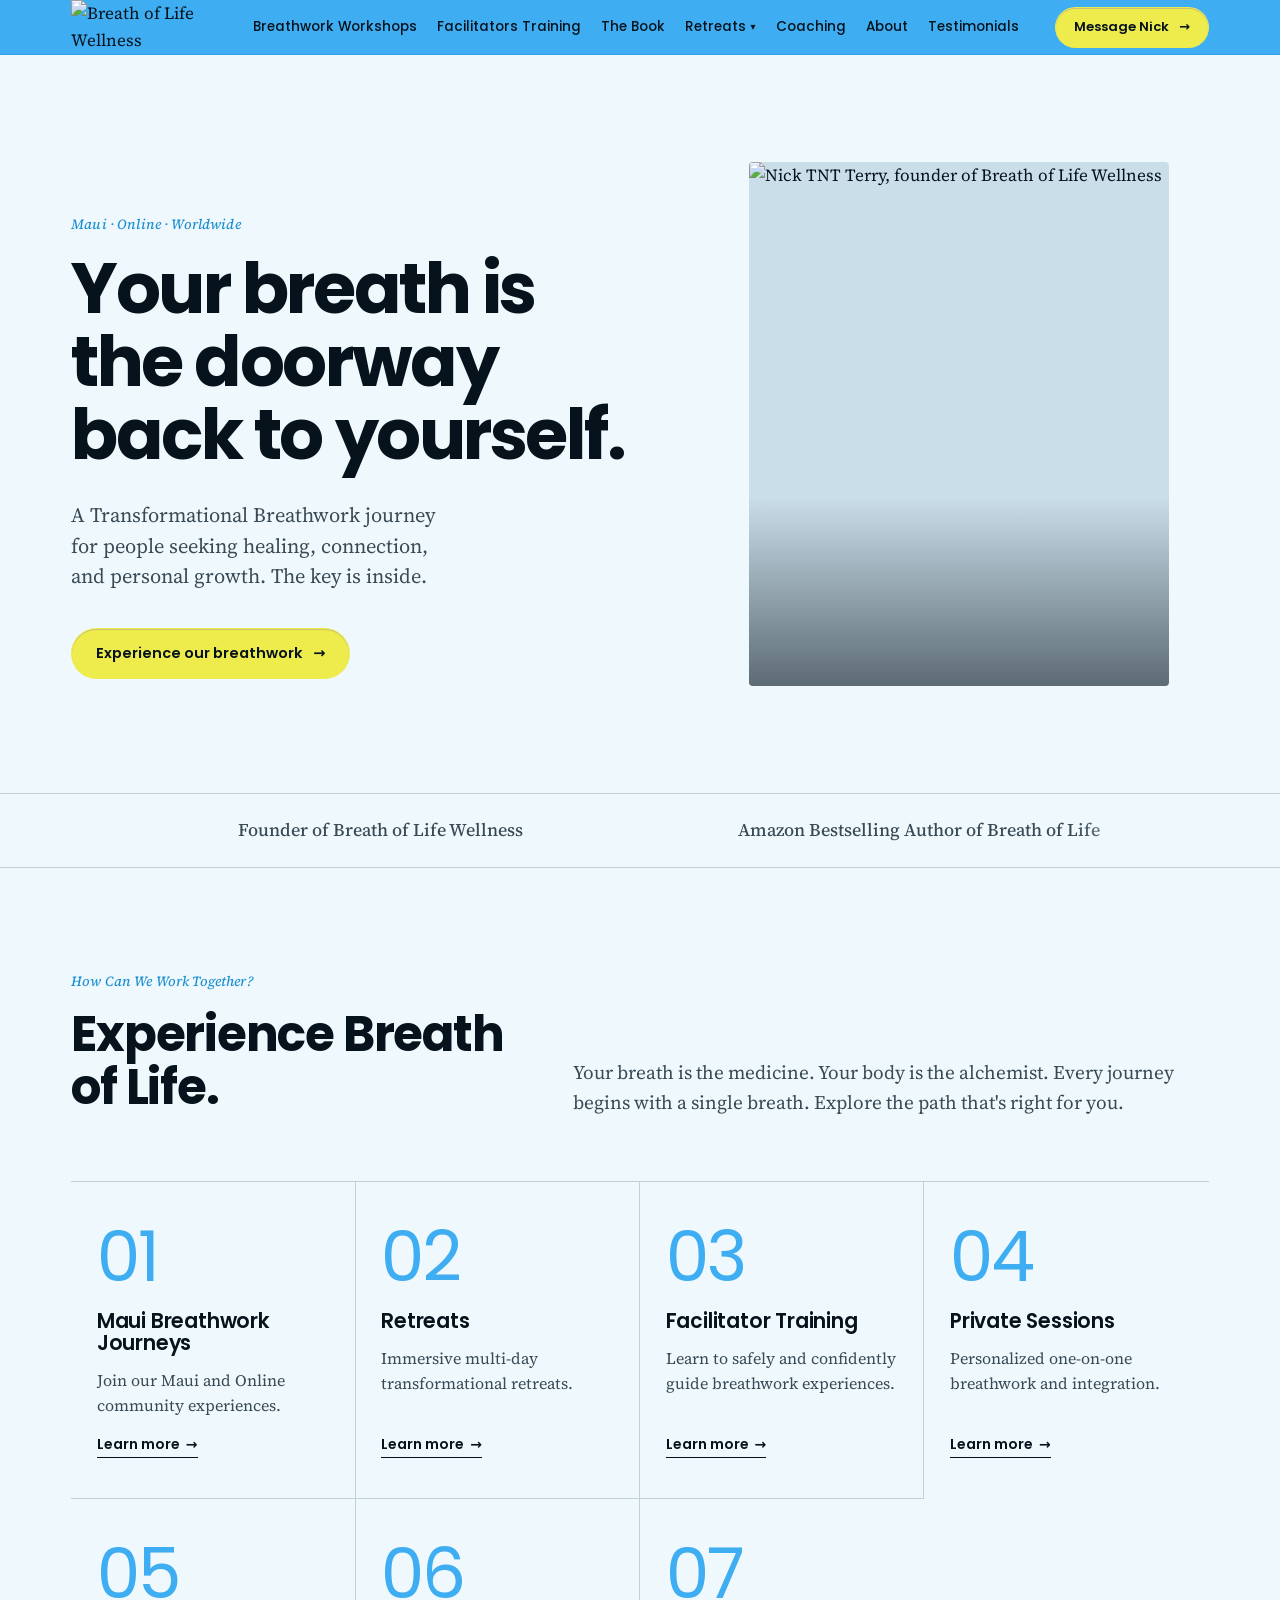
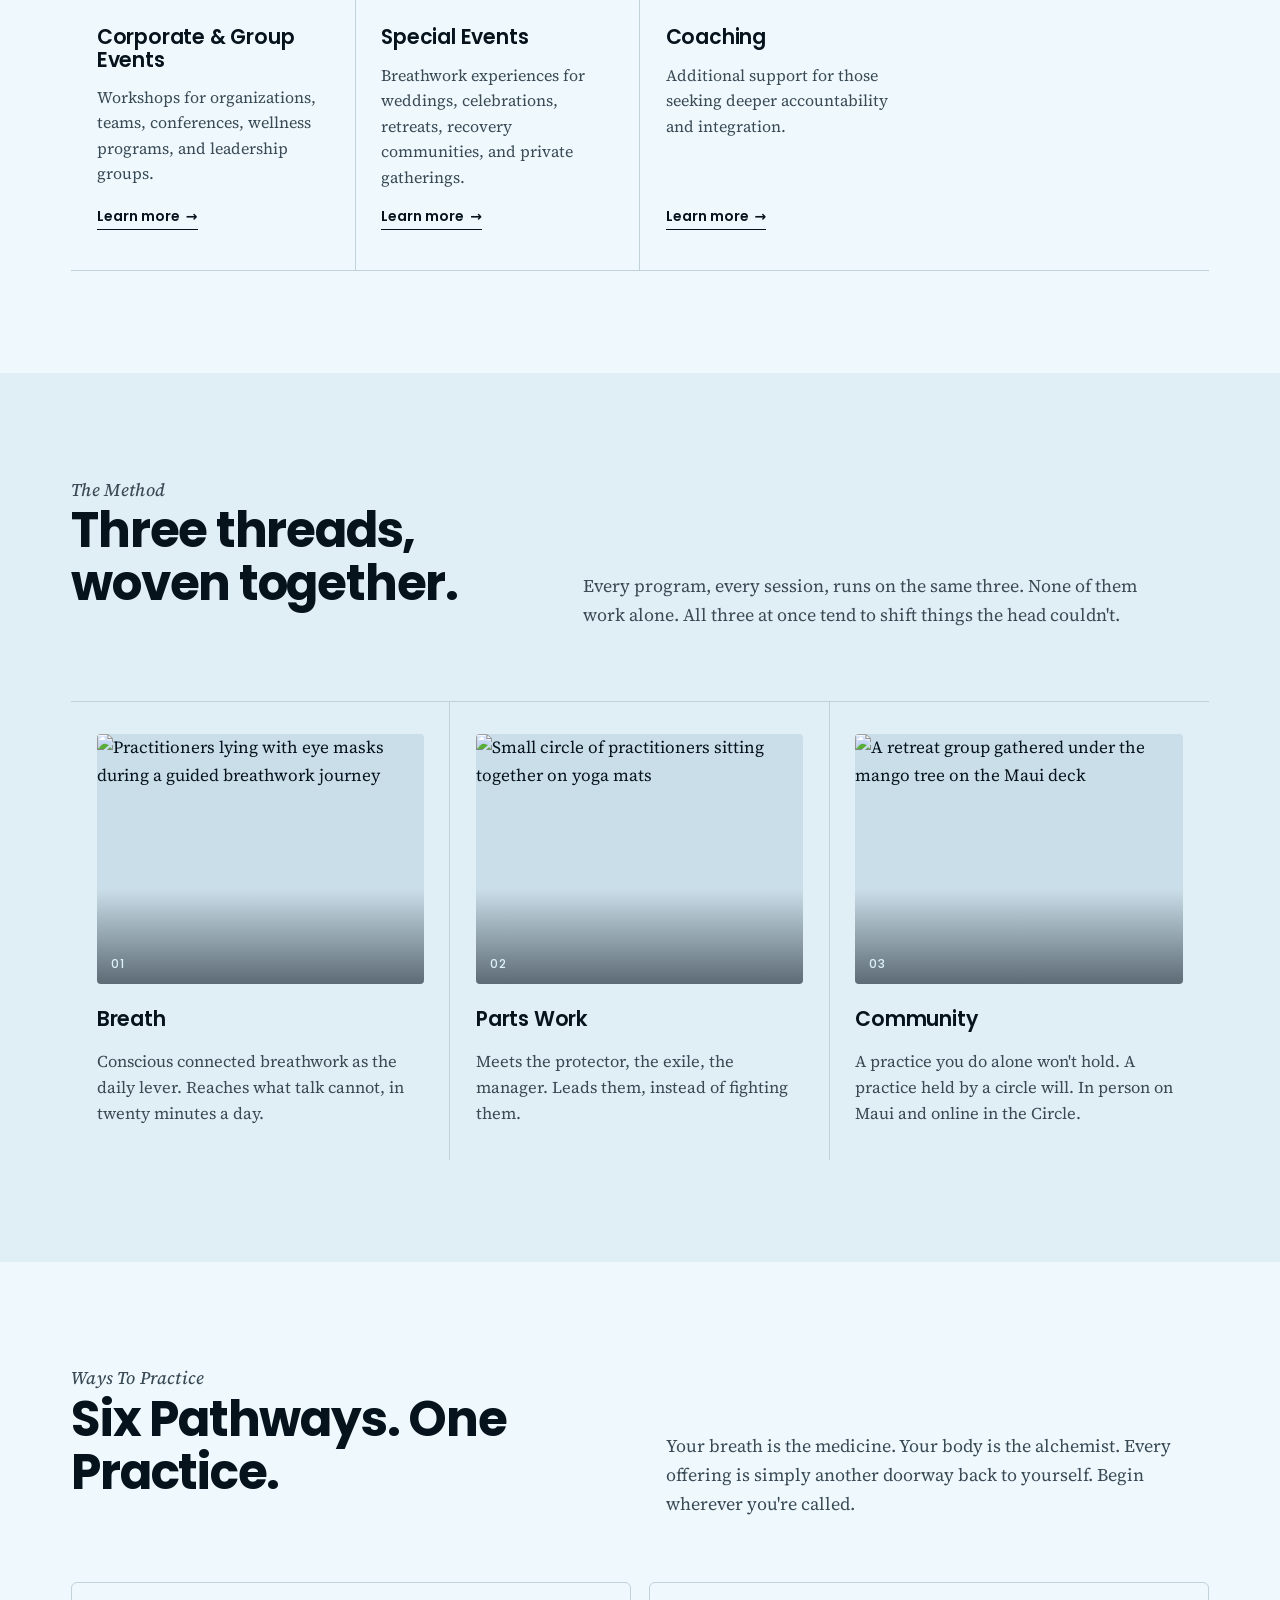
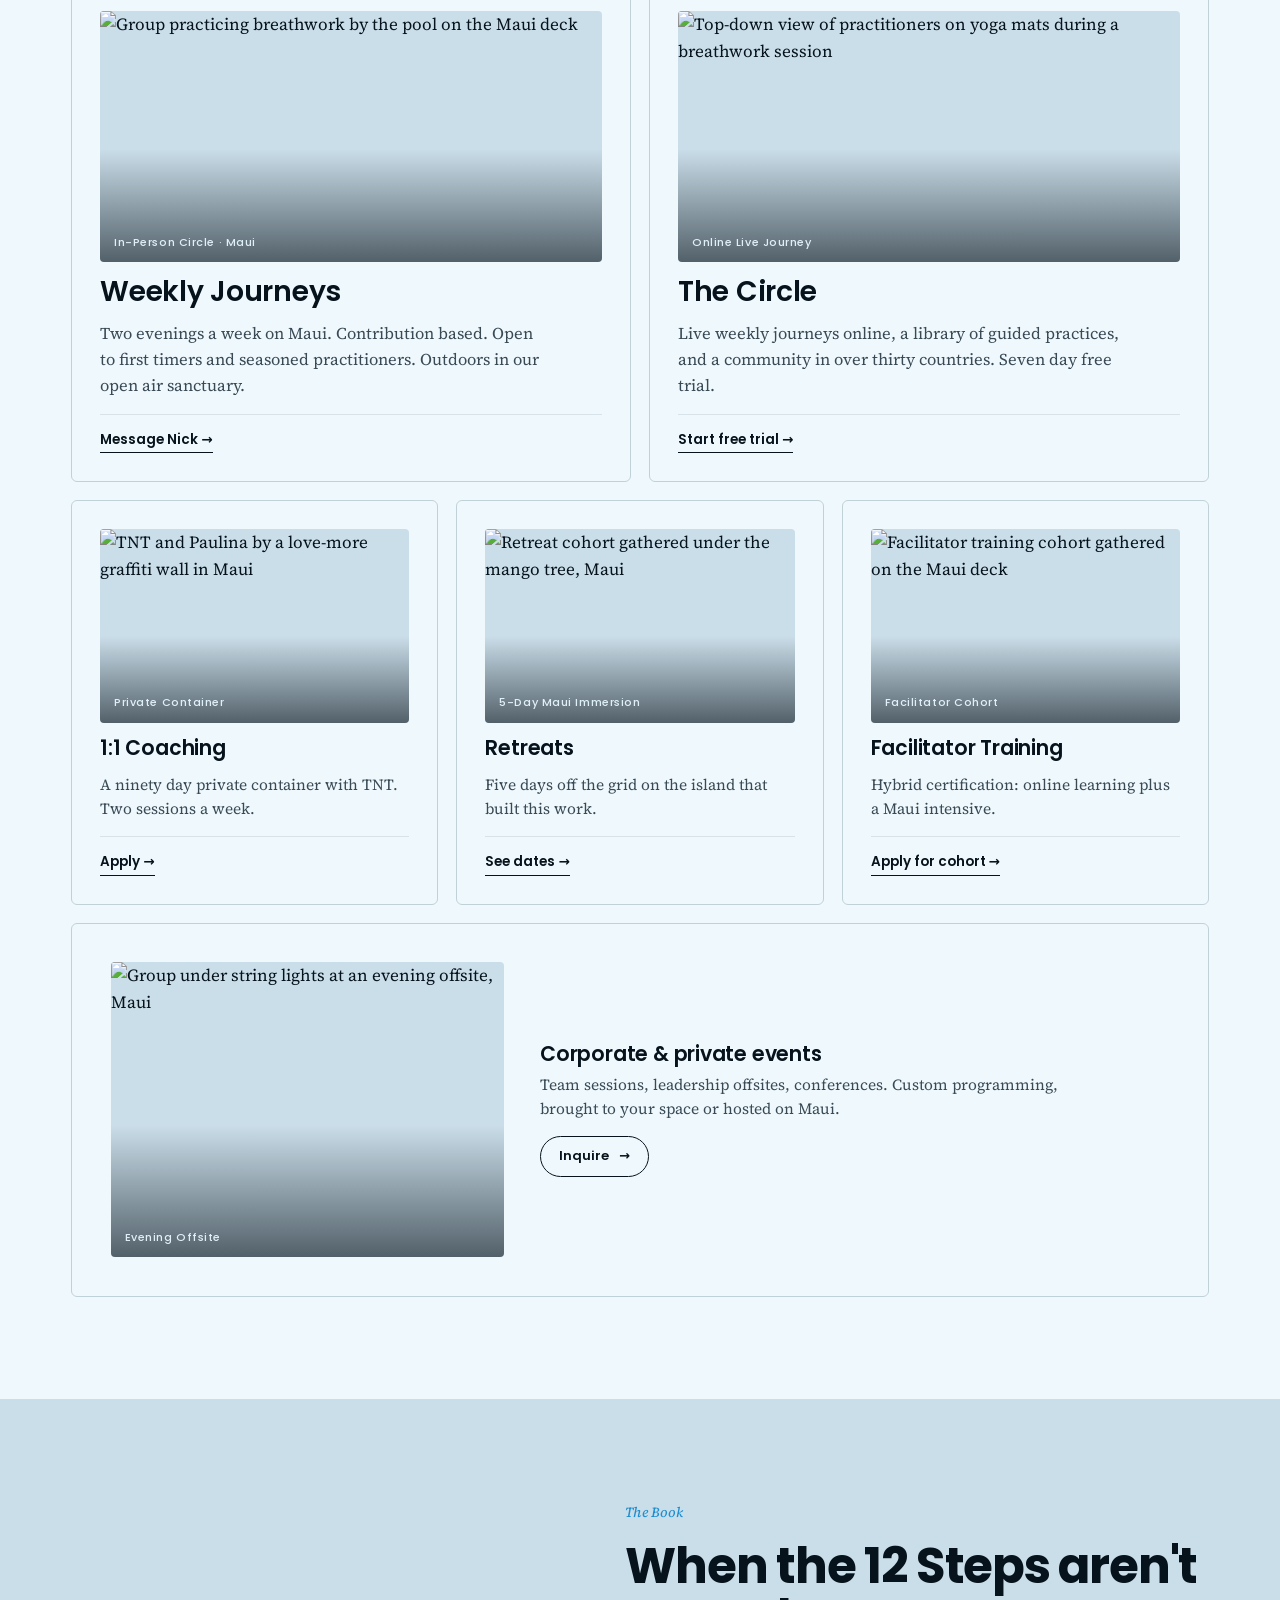
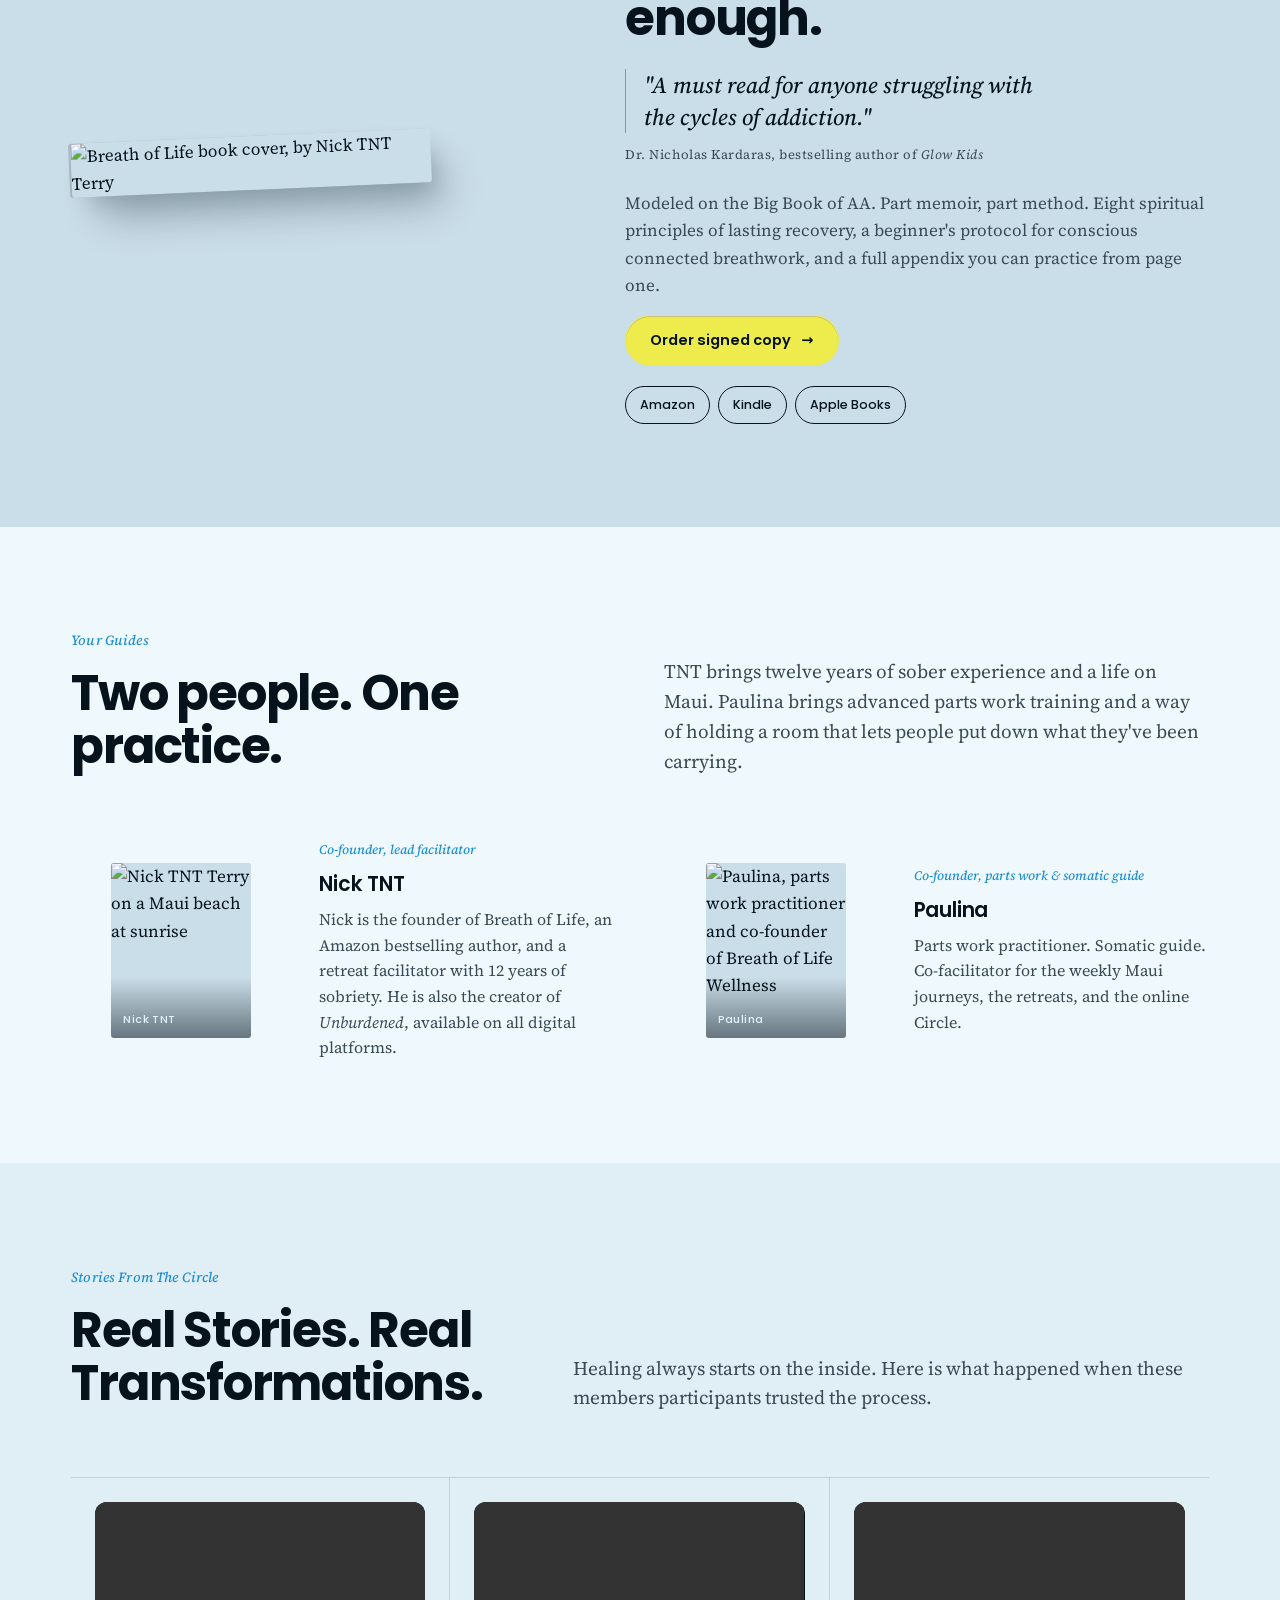
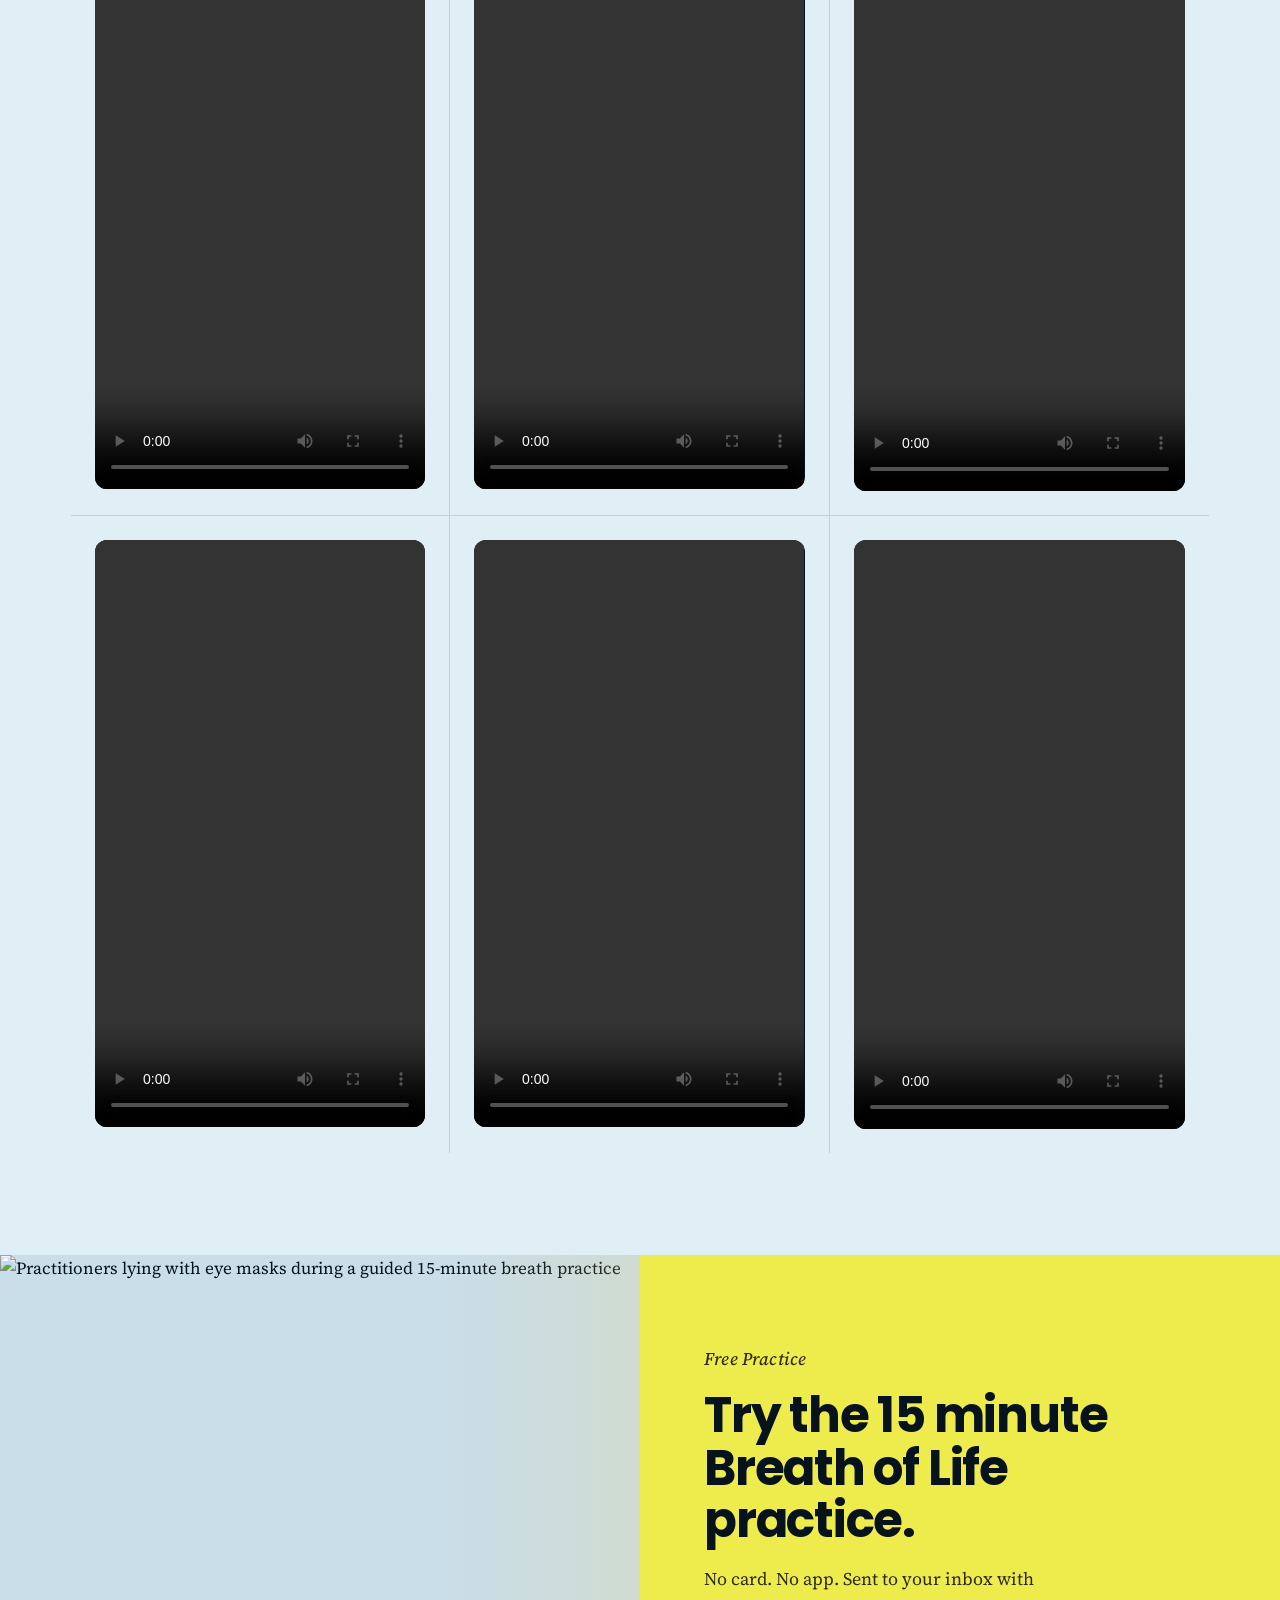
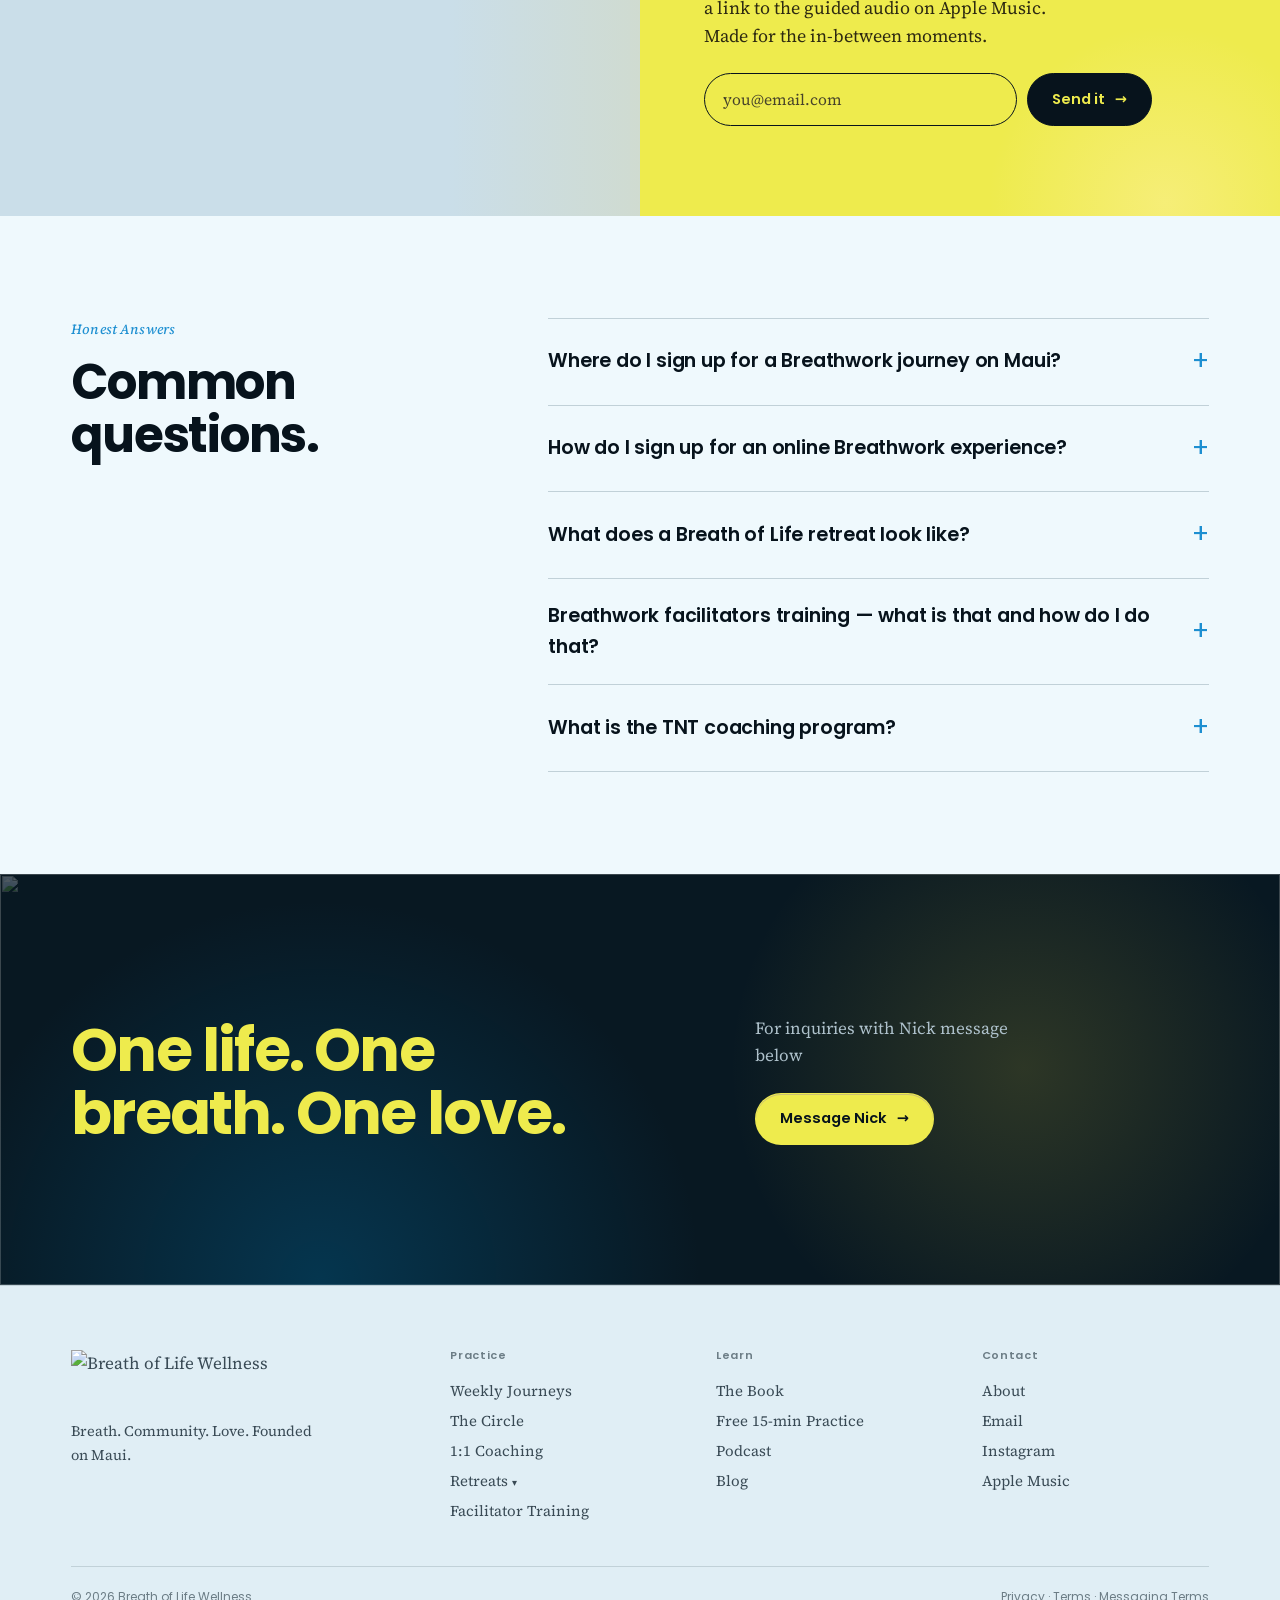
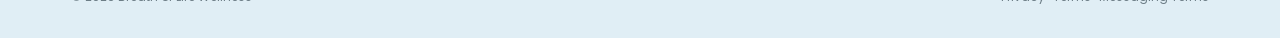
==== index.html @ 984ae360 "Apply client feedback: Stripe checkout links, book formats, retreat cards, Maui waitlist - Book: her" ====
<!doctype html>
<html lang="en">
<head>
  <meta charset="utf-8" />
  <meta name="viewport" content="width=device-width, initial-scale=1" />
  <title>Breath of Life Wellness · Modern breathwork &amp; parts work in Maui</title>
  <meta name="description" content="A modern breathwork and parts work practice founded on Maui. Weekly journeys, retreats, coaching, and a book for people who want their recovery to land in the body." />
  <link rel="stylesheet" href="colors.css" />
  <link rel="stylesheet" href="https://fonts.googleapis.com/icon?family=Material+Icons" />
</head>
<body>

<header class="nav">
  <div class="container nav-inner">
    <a href="index.html" class="brand" aria-label="Breath of Life Wellness">
      <img src="img/logo-breath.png" alt="Breath of Life Wellness" />
    </a>
    <ul class="nav-links">
      <li><a href="journeys.html">Breathwork Workshops</a></li>
      <li><a href="facilitator-training.html">Facilitators Training</a></li>
      <li><a href="book.html">The Book</a></li>
      <li class="has-dropdown">
        <a href="retreats.html" aria-haspopup="true" aria-expanded="false">Retreats <span class="dd-caret" aria-hidden="true">&#9662;</span></a>
        <ul class="nav-dropdown">
          <li><a href="retreats-oregon.html">Oregon</a></li>
          <li><a href="retreats.html">Maui</a></li>
        </ul>
      </li>
      <li><a href="coaching.html">Coaching</a></li>
      <li><a href="about.html">About</a></li>
      <li><a href="testimonials.html">Testimonials</a></li>
    </ul>
    <div class="nav-cta">
      <a href="mailto:nick@breathoflifewellness.com" class="btn btn-primary btn-sm">Message Nick <span class="arrow">→</span></a>
    </div>
  </div>
</header>

<!-- ============ HERO ============ -->
<section class="hero">
  <div class="container hero-grid">
    <div class="hero-text">
      <p class="eyebrow">Maui · Online · Worldwide</p>
      <h1>Your breath is the doorway back to yourself.</h1>
      <p class="hero-sub">A Transformational Breathwork journey for people seeking healing, connection, and personal growth. The key is inside.</p>
      <div class="hero-cta">
        <a href="journeys.html" class="btn btn-primary">Experience our breathwork <span class="arrow">→</span></a>
      </div>
    </div>
    <figure class="hero-visual">
      <img src="img/TNT-121.jpeg" alt="Nick TNT Terry, founder of Breath of Life Wellness" />
    </figure>
  </div>
</section>

<!-- ============ TRUST STRIP ============ -->
<div class="trust">
  <div class="container">
  <div class="trust-marquee-wrap">
    <div class="trust-marquee-track">
      <span class="logo-pill"><span class="material-icons">verified</span>Founder of Breath of Life Wellness</span>
      <span class="logo-pill"><span class="material-icons">verified</span>Amazon Bestselling Author of Breath of Life</span>
      <span class="logo-pill"><span class="material-icons">verified</span>Creator of Unburdened</span>
      <span class="logo-pill"><span class="material-icons">verified</span>Breathwork Facilitator &amp; Trainer</span>
      <span class="logo-pill"><span class="material-icons">verified</span>Founder of Breath of Life Wellness</span>
      <span class="logo-pill"><span class="material-icons">verified</span>Amazon Bestselling Author of Breath of Life</span>
      <span class="logo-pill"><span class="material-icons">verified</span>Creator of Unburdened</span>
      <span class="logo-pill"><span class="material-icons">verified</span>Breathwork Facilitator &amp; Trainer</span>
    </div>
  </div>
  </div>
</div>

<!-- ============ AUDIENCE ============ -->
<section class="audience">
  <div class="container">
    <div style="display:grid;grid-template-columns:1fr 1.4fr;gap:48px;margin-bottom:48px;align-items:end;">
      <div>
        <p class="eyebrow">How Can We Work Together?</p>
        <h2>Experience Breath of Life.</h2>
      </div>
      <p class="lead">Your breath is the medicine. Your body is the alchemist. Every journey begins with a single breath. Explore the path that's right for you.</p>
    </div>
  </div>
  <div class="container">
    <div class="audience-grid audience-grid--7">
      <div class="audience-item">
        <span class="numeral">01</span>
        <h3>Maui Breathwork Journeys</h3>
        <p>Join our Maui and Online community experiences.</p>
        <a href="journeys.html">Learn more <span class="arrow">→</span></a>
      </div>
      <div class="audience-item">
        <span class="numeral">02</span>
        <h3>Retreats</h3>
        <p>Immersive multi-day transformational retreats.</p>
        <a href="retreats.html">Learn more <span class="arrow">→</span></a>
      </div>
      <div class="audience-item">
        <span class="numeral">03</span>
        <h3>Facilitator Training</h3>
        <p>Learn to safely and confidently guide breathwork experiences.</p>
        <a href="#">Learn more <span class="arrow">→</span></a>
      </div>
      <div class="audience-item">
        <span class="numeral">04</span>
        <h3>Private Sessions</h3>
        <p>Personalized one-on-one breathwork and integration.</p>
        <a href="#">Learn more <span class="arrow">→</span></a>
      </div>
      <div class="audience-item">
        <span class="numeral">05</span>
        <h3>Corporate &amp; Group Events</h3>
        <p>Workshops for organizations, teams, conferences, wellness programs, and leadership groups.</p>
        <a href="#">Learn more <span class="arrow">→</span></a>
      </div>
      <div class="audience-item">
        <span class="numeral">06</span>
        <h3>Special Events</h3>
        <p>Breathwork experiences for weddings, celebrations, retreats, recovery communities, and private gatherings.</p>
        <a href="#">Learn more <span class="arrow">→</span></a>
      </div>
      <div class="audience-item">
        <span class="numeral">07</span>
        <h3>Coaching</h3>
        <p>Additional support for those seeking deeper accountability and integration.</p>
        <a href="coaching.html">Learn more <span class="arrow">→</span></a>
      </div>
    </div>
  </div>
</section>

<!-- ============ METHOD ============ -->
<section class="method">
  <div class="container">
    <div class="method-head">
      <div>
        <p class="eyebrow">The method</p>
        <h2>Three threads, woven together.</h2>
      </div>
      <p>Every program, every session, runs on the same three. None of them work alone. All three at once tend to shift things the head couldn't.</p>
    </div>
    <div class="pillars">
      <div class="pillar">
        <figure class="pillar-photo" data-num="01">
          <img src="img/asset 18.jpeg" alt="Practitioners lying with eye masks during a guided breathwork journey" />
        </figure>
        <h3>Breath</h3>
        <p>Conscious connected breathwork as the daily lever. Reaches what talk cannot, in twenty minutes a day.</p>
      </div>
      <div class="pillar">
        <figure class="pillar-photo" data-num="02">
          <img src="img/asset 17.jpeg" alt="Small circle of practitioners sitting together on yoga mats" />
        </figure>
        <h3>Parts Work</h3>
        <p>Meets the protector, the exile, the manager. Leads them, instead of fighting them.</p>
      </div>
      <div class="pillar">
        <figure class="pillar-photo" data-num="03">
          <img src="img/asset 29.png" alt="A retreat group gathered under the mango tree on the Maui deck" />
        </figure>
        <h3>Community</h3>
        <p>A practice you do alone won't hold. A practice held by a circle will. In person on Maui and online in the Circle.</p>
      </div>
    </div>
  </div>
</section>

<!-- ============ WAYS TO PRACTICE ============ -->
<section>
  <div class="container">
    <div class="practice-head">
      <div>
        <p class="eyebrow">Ways to practice</p>
        <h2>Six Pathways. One Practice.</h2>
      </div>
      <p>Your breath is the medicine. Your body is the alchemist. Every offering is simply another doorway back to yourself. Begin wherever you're called.</p>
    </div>

    <div class="practice-grid">
      <article class="practice-card featured">
        <figure class="ph" data-label="in-person circle · Maui">
          <img src="img/asset 19.jpeg" alt="Group practicing breathwork by the pool on the Maui deck" />
        </figure>
        <h3>Weekly Journeys</h3>
        <p>Two evenings a week on Maui. Contribution based. Open to first timers and seasoned practitioners. Outdoors in our open air sanctuary.</p>
        <div class="card-foot">
          <a href="journeys.html">Message Nick <span class="arrow">→</span></a>
        </div>
      </article>

      <article class="practice-card featured">
        <figure class="ph" data-label="online live journey">
          <img src="img/asset 16.jpeg" alt="Top-down view of practitioners on yoga mats during a breathwork session" />
        </figure>
        <h3>The Circle</h3>
        <p>Live weekly journeys online, a library of guided practices, and a community in over thirty countries. Seven day free trial.</p>
        <div class="card-foot">
          <a href="#">Start free trial <span class="arrow">→</span></a>
        </div>
      </article>

      <article class="practice-card standard">
        <figure class="ph" data-label="private container">
          <img src="img/asset 6.jpeg" alt="TNT and Paulina by a love-more graffiti wall in Maui" />
        </figure>
        <h3>1:1 Coaching</h3>
        <p>A ninety day private container with TNT. Two sessions a week.</p>
        <div class="card-foot">
          <a href="coaching.html">Apply <span class="arrow">→</span></a>
        </div>
      </article>

      <article class="practice-card standard">
        <figure class="ph" data-label="5-day Maui immersion">
          <img src="img/asset 27.png" alt="Retreat cohort gathered under the mango tree, Maui" />
        </figure>
        <h3>Retreats</h3>
        <p>Five days off the grid on the island that built this work.</p>
        <div class="card-foot">
          <a href="retreats.html">See dates <span class="arrow">→</span></a>
        </div>
      </article>

      <article class="practice-card standard">
        <figure class="ph" data-label="facilitator cohort">
          <img src="img/asset 31.png" alt="Facilitator training cohort gathered on the Maui deck" />
        </figure>
        <h3>Facilitator Training</h3>
        <p>Hybrid certification: online learning plus a Maui intensive.</p>
        <div class="card-foot">
          <a href="#">Apply for cohort <span class="arrow">→</span></a>
        </div>
      </article>

      <article class="practice-card full">
        <div class="full-inner">
          <figure class="ph" data-label="evening offsite">
            <img src="img/asset 24.png" alt="Group under string lights at an evening offsite, Maui" />
          </figure>
          <div>
            <h3>Corporate &amp; private events</h3>
            <p>Team sessions, leadership offsites, conferences. Custom programming, brought to your space or hosted on Maui.</p>
            <a href="#" class="btn btn-secondary btn-sm">Inquire <span class="arrow">→</span></a>
          </div>
        </div>
      </article>
    </div>
  </div>
</section>

<!-- ============ BOOK ============ -->
<section class="book">
  <div class="container book-grid">
    <figure class="book-cover">
      <img src="img/breath.webp" alt="Breath of Life book cover, by Nick TNT Terry" />
    </figure>
    <div class="book-content">
      <p class="eyebrow">The book</p>
      <h2>When the 12 Steps aren't enough.</h2>
      <p class="pull-quote">"A must read for anyone struggling with the cycles of addiction."</p>
      <p class="muted" style="font-size:13px;letter-spacing:0.04em;">Dr. Nicholas Kardaras, bestselling author of <em>Glow Kids</em></p>
      <p style="margin-top:24px;color:var(--ink-mid);">Modeled on the Big Book of AA. Part memoir, part method. Eight spiritual principles of lasting recovery, a beginner's protocol for conscious connected breathwork, and a full appendix you can practice from page one.</p>
      <div class="hero-cta" style="margin-top:8px;">
        <a href="https://buy.stripe.com/cNifZbecZe5He3r5mTdQQ00" target="_blank" rel="noopener" class="btn btn-primary">Order signed copy <span class="arrow">→</span></a>
      </div>
      <div class="retailers">
        <a class="retailer" href="https://www.amazon.com/Breath-Life-Long-Term-Recovery-Breathwork/dp/1956955860/ref=sr_1_2?sr=8-2" target="_blank" rel="noopener">Amazon</a>
        <a class="retailer" href="https://www.amazon.com/Breath-Life-Long-Term-Recovery-Breathwork/dp/1956955860/ref=sr_1_2?sr=8-2" target="_blank" rel="noopener">Kindle</a>
        <a class="retailer" href="https://books.apple.com/us/book/breath-of-life/id6449465031" target="_blank" rel="noopener">Apple Books</a>
      </div>
    </div>
  </div>
</section>

<!-- ============ GUIDES ============ -->
<section>
  <div class="container">
    <div class="guides-head">
      <div>
        <p class="eyebrow">Your guides</p>
        <h2>Two people. One practice.</h2>
      </div>
      <p class="lead">TNT brings twelve years of sober experience and a life on Maui. Paulina brings advanced parts work training and a way of holding a room that lets people put down what they've been carrying.</p>
    </div>
    <div class="guides-grid">
      <div class="guide">
        <figure class="guide-portrait" data-name="Nick TNT">
          <img src="img/Picture5-1-683x1024.jpg" alt="Nick TNT Terry on a Maui beach at sunrise" />
        </figure>
        <div class="guide-body">
          <p class="role">Co-founder, lead facilitator</p>
          <h3>Nick TNT</h3>
          <p>Nick is the founder of Breath of Life, an Amazon bestselling author, and a retreat facilitator with 12 years of sobriety. He is also the creator of <em>Unburdened</em>, available on all digital platforms.</p>
        </div>
      </div>
      <div class="guide">
        <figure class="guide-portrait" data-name="Paulina">
          <img src="img/asset 20.jpeg" alt="Paulina, parts work practitioner and co-founder of Breath of Life Wellness" />
        </figure>
        <div class="guide-body">
          <p class="role">Co-founder, parts work &amp; somatic guide</p>
          <h3>Paulina</h3>
          <p>Parts work practitioner. Somatic guide. Co-facilitator for the weekly Maui journeys, the retreats, and the online Circle.</p>
        </div>
      </div>
    </div>
  </div>
</section>

<!-- ============ STORIES ============ -->
<section class="stories">
  <div class="container">
    <div style="display:grid;grid-template-columns:1fr 1.4fr;gap:48px;align-items:end;">
      <div>
        <p class="eyebrow">Stories from the circle</p>
        <h2>Real Stories. Real Transformations.</h2>
      </div>
      <p class="lead">Healing always starts on the inside. Here is what happened when these members participants trusted the process.</p>
    </div>
    <div class="stories-grid">
      <div class="story story--video">
        <video class="testimonial-video" src="https://res.cloudinary.com/de0iy9a1o/video/upload/v1783456764/img_3662_yosead.mp4" controls playsinline preload="metadata"></video>
      </div>
      <div class="story story--video">
        <video class="testimonial-video" src="https://res.cloudinary.com/de0iy9a1o/video/upload/v1783456774/img_5562_qgtthz.mp4" controls playsinline preload="metadata"></video>
      </div>
      <div class="story story--video">
        <video class="testimonial-video" src="https://res.cloudinary.com/de0iy9a1o/video/upload/v1783456774/11e94149105d4f76991d8aa13006d83f_omqqtr.mp4" controls playsinline preload="metadata"></video>
      </div>
      <div class="story story--video">
        <video class="testimonial-video" src="https://res.cloudinary.com/de0iy9a1o/video/upload/v1783456775/1ee5c3349c0c42e899e9542d93116339_zvv2zz.mp4" controls playsinline preload="metadata"></video>
      </div>
      <div class="story story--video">
        <video class="testimonial-video" src="https://res.cloudinary.com/de0iy9a1o/video/upload/v1783456776/830b7cdbcdff4a8cb5f54ab67877033f_ybbozv.mp4" controls playsinline preload="metadata"></video>
      </div>
      <div class="story story--video">
        <video class="testimonial-video" src="https://res.cloudinary.com/de0iy9a1o/video/upload/v1783456778/c6fd41f3fee049dc98e3c6d089d370cf_ii80xh.mp4" controls playsinline preload="metadata"></video>
      </div>
    </div>
  </div>
</section>

<!-- ============ LEAD MAGNET (photo + yellow drench split) ============ -->
<section class="lead-drench">
  <figure class="lead-photo">
    <img src="img/asset 5.jpeg" alt="Practitioners lying with eye masks during a guided 15-minute breath practice" />
  </figure>
  <div class="lead-content">
    <div class="lead-inner">
      <p class="eyebrow">Free practice</p>
      <h2>Try the 15 minute Breath of Life practice.</h2>
      <p>No card. No app. Sent to your inbox with a link to the guided audio on Apple Music. Made for the in-between moments.</p>
      <form class="lead-form" id="practiceForm">
        <input type="email" name="email" placeholder="you@email.com" aria-label="Email address" required />
        <button class="btn" type="submit" id="practiceBtn">Send it <span class="arrow">→</span></button>
      </form>
      <p id="practiceMsg" style="display:none;margin-top:14px;font-size:14px;"></p>
      <script>
        document.getElementById('practiceForm').addEventListener('submit', async function(e) {
          e.preventDefault();
          var btn = document.getElementById('practiceBtn');
          var msg = document.getElementById('practiceMsg');
          var email = this.email.value;
          btn.disabled = true;
          btn.textContent = 'Sending…';
          try {
            var res = await fetch('/api/subscribe', {
              method: 'POST',
              headers: { 'Content-Type': 'application/json' },
              body: JSON.stringify({ email: email })
            });
            if (res.ok) {
              msg.textContent = 'Check your inbox — the practice is on its way.';
              msg.style.color = '#2a7a2a';
              this.reset();
            } else {
              msg.textContent = 'Something went wrong. Please try again.';
              msg.style.color = '#c0392b';
            }
          } catch(err) {
            msg.textContent = 'Something went wrong. Please try again.';
            msg.style.color = '#c0392b';
          }
          msg.style.display = 'block';
          btn.disabled = false;
          btn.innerHTML = 'Send it <span class="arrow">→</span>';
        });
      </script>
    </div>
  </div>
</section>

<!-- ============ FAQ ============ -->
<section class="faq">
  <div class="container faq-grid">
    <div>
      <p class="eyebrow">Honest answers</p>
      <h2>Common questions.</h2>
    </div>
    <div>
      <details>
        <summary>Where do I sign up for a Breathwork journey on Maui?</summary>
        <p>We host community breathwork journeys every Friday and Sunday evening in Nick's backyard sanctuary on the south side of Maui. They are contribution-based and open to everyone — no experience needed. Head to our <a href="journeys.html">Breathwork Journeys</a> page to RSVP and get the address sent to you directly.</p>
      </details>
      <details>
        <summary>How do I sign up for an online Breathwork experience?</summary>
        <p>Our online experiences are available through The Circle — a live and on-demand community with weekly guided sessions, a growing library of practices, and members in over thirty countries. You can start with a free seven-day trial, no credit card required. Visit our Journeys page to get started.</p>
      </details>
      <details>
        <summary>What does a Breath of Life retreat look like?</summary>
        <p>Our retreats are five-day immersive experiences held on Maui in small, intentional groups. Each day includes a morning breathwork session, afternoon integration and parts work, ocean time, cold plunge, hikes, fire circles, and meals shared around one long table. It is designed to take you somewhere you cannot get to in a single session. Visit our <a href="retreats.html">Retreats</a> page to see upcoming dates.</p>
      </details>
      <details>
        <summary>Breathwork facilitators training — what is that and how do I do that?</summary>
        <p>Our Facilitator Training is for anyone who wants to learn how to safely and confidently guide others through breathwork experiences — whether you are a coach, therapist, wellness professional, or simply someone called to share this work. The program covers breathwork mechanics, holding space, contraindications, integration, and the art of facilitation. Reach out through our contact page to learn about the next cohort.</p>
      </details>
      <details>
        <summary>What is the TNT coaching program?</summary>
        <p>The TNT coaching program is a 90-day private container with Nick. It combines twice-weekly breathwork sessions, parts work, somatic release, and the kind of accountability that does not let you off the hook. It is built for people who are ready to stop managing their pain and start moving through it. Visit our <a href="coaching.html">Coaching</a> page to learn more and apply.</p>
      </details>
    </div>
  </div>
</section>

<!-- ============ FINAL BAND (INK DRENCH + PHOTO) ============ -->
<section class="final">
  <img class="final-bg" src="img/asset 18.jpeg" alt="" aria-hidden="true" />
  <div class="container">
    <div>
      <h2>One life. One breath. One love.</h2>
    </div>
    <div>
      <p>For inquiries with Nick message below</p>
      <div class="btn-row">
        <a href="mailto:nick@breathoflifewellness.com" target="_blank" rel="noopener" class="btn btn-primary">Message Nick<span class="arrow">→</span></a>
      </div>
    </div>
  </div>
</section>

<!-- ============ FOOTER ============ -->
<footer class="footer">
  <div class="container">
    <div class="foot-grid">
      <div>
        <a href="index.html" class="brand" aria-label="Breath of Life Wellness">
      <img src="img/logo-breath.png" alt="Breath of Life Wellness" />
    </a>
        <p class="foot-tag">Breath. Community. Love. Founded on Maui.</p>
      </div>
      <div>
        <h4>Practice</h4>
        <ul>
          <li><a href="journeys.html">Weekly Journeys</a></li>
          <li><a href="#">The Circle</a></li>
          <li><a href="coaching.html">1:1 Coaching</a></li>
          <li class="has-dropdown">
        <a href="retreats.html" aria-haspopup="true" aria-expanded="false">Retreats <span class="dd-caret" aria-hidden="true">&#9662;</span></a>
        <ul class="nav-dropdown">
          <li><a href="retreats-oregon.html">Oregon</a></li>
          <li><a href="retreats.html">Maui</a></li>
        </ul>
      </li>
          <li><a href="#">Facilitator Training</a></li>
        </ul>
      </div>
      <div>
        <h4>Learn</h4>
        <ul>
          <li><a href="book.html">The Book</a></li>
          <li><a href="#">Free 15-min Practice</a></li>
          <li><a href="#">Podcast</a></li>
          <li><a href="#">Blog</a></li>
        </ul>
      </div>
      <div>
        <h4>Contact</h4>
        <ul>
          <li><a href="about.html">About</a></li>
          <li><a href="#">Email</a></li>
          <li><a href="#">Instagram</a></li>
          <li><a href="#">Apple Music</a></li>
        </ul>
      </div>
    </div>
    <div class="foot-bottom">
      <span>© 2026 Breath of Life Wellness</span>
      <span><a href="#">Privacy</a> · <a href="#">Terms</a> · <a href="#">Messaging Terms</a></span>
    </div>
  </div>
</footer>

<script>
  (function () {
    var nav = document.querySelector('.nav');
    if (!nav) return;
    var threshold = 30;
    var ticking = false;
    function update() {
      if (window.scrollY > threshold) nav.classList.add('is-sticky');
      else nav.classList.remove('is-sticky');
      ticking = false;
    }
    window.addEventListener('scroll', function () {
      if (!ticking) {
        window.requestAnimationFrame(update);
        ticking = true;
      }
    }, { passive: true });
    update();
  })();
</script>

<script src="nav.js"></script>
</body>
</html>
---- colors.css ----
/* ==========================================================
   Breath of Life Wellness — Homepage (colorized v2)
   Brand: #3FADF1 (sky cyan)  ·  CTA: #EEEB4D (yellow)
   Type: Poppins (headings) + Source Serif 4 (body)
   ========================================================== */

@import url('https://fonts.googleapis.com/css2?family=Poppins:wght@400;500;600;700&family=Source+Serif+4:ital,opsz,wght@0,8..60,400;0,8..60,500;0,8..60,600;1,8..60,400;1,8..60,500&display=swap');

:root {
  /* Brand */
  --brand:        #3FADF1;
  --brand-deep:   #1d8fd1;
  --brand-soft:   oklch(92% 0.05 230);

  /* CTA */
  --cta:          #EEEB4D;
  --cta-deep:     #d5d22f;

  /* Surfaces (tinted toward brand hue) */
  --surface:        oklch(97.5% 0.012 230);
  --surface-soft:   oklch(94%   0.018 230);
  --surface-deeper: oklch(89%   0.026 230);
  --ink-surface:    oklch(20%   0.030 240);
  --ink-surface-2:  oklch(28%   0.035 240);

  /* Type */
  --ink:        oklch(18% 0.025 240);
  --ink-mid:    oklch(40% 0.028 235);
  --ink-soft:   oklch(58% 0.025 230);
  --hairline:   oklch(85% 0.020 230);
  --hairline-soft: oklch(91% 0.015 230);

  /* On-ink reverse */
  --paper:      oklch(96% 0.015 230);
  --paper-soft: oklch(80% 0.025 230);

  /* Fonts */
  --font-heading: 'Poppins', system-ui, -apple-system, sans-serif;
  --font-body:    'Source Serif 4', Georgia, 'Times New Roman', serif;

  /* Geometry */
  --max:    1240px;
  --gutter: clamp(20px, 4vw, 56px);
  --radius: 6px;
  --ease:   cubic-bezier(0.22, 1, 0.36, 1);
}

* { box-sizing: border-box; }

html, body {
  margin: 0; padding: 0;
  background: var(--surface);
  color: var(--ink);
  font-family: var(--font-body);
  font-size: 17px;
  line-height: 1.6;
  -webkit-font-smoothing: antialiased;
  text-rendering: optimizeLegibility;
}

img { max-width: 100%; display: block; }
a   { color: inherit; text-decoration: none; }

p { margin: 0 0 16px; max-width: 65ch; }
p.lead { font-size: clamp(18px, 1.5vw, 22px); line-height: 1.55; color: var(--ink-mid); }
.muted { color: var(--ink-mid); }
.retreat-callout {
  font-family: var(--font-heading);
  font-size: clamp(20px, 2vw, 26px);
  font-weight: 700;
  color: var(--brand);
  line-height: 1.3;
  margin: 8px 0;
}
.faint { color: var(--ink-soft); }
.small { font-size: 14px; }

/* -------- Container & sections -------- */
.container {
  max-width: var(--max);
  margin: 0 auto;
  padding: 0 var(--gutter);
}
section { padding: clamp(64px, 8vw, 128px) 0; }

/* -------- Type -------- */
.eyebrow {
  font-family: var(--font-body);
  font-style: italic;
  font-weight: 500;
  font-size: 14px;
  letter-spacing: 0.01em;
  text-transform: capitalize;
  color: var(--brand-deep);
  margin: 0 0 16px;
}

h1, h2, h3, h4 {
  font-family: var(--font-heading);
  font-weight: 600;
  color: var(--ink);
  letter-spacing: -0.02em;
  line-height: 1.08;
  margin: 0 0 20px;
}
h1 { font-size: clamp(40px, 5.6vw, 70px); font-weight: 700; letter-spacing: -0.035em; line-height: 1.04; }
h2 { font-size: clamp(30px, 3.8vw, 50px); font-weight: 700; letter-spacing: -0.025em; }
h3 { font-size: clamp(20px, 1.6vw, 24px); font-weight: 600; letter-spacing: -0.01em; }
h4 { font-size: 15px; font-weight: 600; letter-spacing: 0.04em; }

.numeral {
  font-family: var(--font-heading);
  font-weight: 400;
  font-size: clamp(44px, 5.4vw, 80px);
  line-height: 1;
  color: var(--brand);
  letter-spacing: -0.03em;
}

/* -------- Top banner (preview marker) -------- */
.banner {
  background: var(--ink-surface);
  color: var(--paper-soft);
  font-family: var(--font-heading);
  font-size: 12px;
  letter-spacing: 0.05em;
  padding: 10px var(--gutter);
  display: flex; justify-content: space-between; align-items: center; gap: 16px;
}
.banner a { color: var(--cta); border-bottom: 1px solid currentColor; padding-bottom: 1px; }

/* -------- Nav (#3FADF1 obligatorio) -------- */
.nav {
  position: sticky; top: 0; z-index: 50;
  background: var(--brand);
  border-bottom: 1px solid color-mix(in oklch, var(--brand-deep) 40%, transparent);
  transition: padding 320ms var(--ease);
}
.nav-inner {
  display: grid;
  grid-template-columns: auto 1fr auto;
  align-items: center;
  gap: 32px;
}
.brand {
  display: inline-flex; align-items: center; gap: 12px;
  text-decoration: none;
}
.brand img {
  width: 145px;
  height: auto;
  display: block;
  transition: width 320ms var(--ease), height 320ms var(--ease);
}
/* When user has scrolled, collapse the logo to a compact sticky size */
.nav.is-sticky .brand img {
  width: 115px;
  height: 105px;
}
.nav-links {
  display: flex; gap: 20px; list-style: none; padding: 0; margin: 0;
  font-family: var(--font-heading);
  font-size: 13.5px; font-weight: 500;
  justify-content: center; align-items: center;
}
.nav-links a {
  color: var(--ink);
  transition: color 200ms var(--ease);
  position: relative;
  padding: 8px 0;
}
.nav-links a:hover { color: oklch(8% 0.015 240); }
.nav-links a.active::after {
  content: ""; position: absolute; left: 0; right: 0; bottom: -2px;
  height: 2px; background: var(--ink);
}
.nav-cta { display: flex; gap: 18px; align-items: center; }
.nav-meta {
  font-family: var(--font-heading);
  font-size: 12px;
  color: oklch(22% 0.02 240 / 0.75);
  letter-spacing: 0.02em;
}
.nav-meta:hover { color: var(--ink); }

/* ---- Mobile hamburger + off-canvas drawer ---- */
.nav-toggle {
  display: none;
  background: transparent;
  border: none;
  width: 44px;
  height: 44px;
  padding: 10px;
  cursor: pointer;
  align-items: center;
  justify-content: center;
  flex-direction: column;
  gap: 5px;
}
.nav-toggle span {
  display: block;
  width: 24px;
  height: 2px;
  background: var(--ink);
  border-radius: 2px;
  transition: transform 300ms var(--ease), opacity 200ms var(--ease);
}

@media (max-width: 860px) {
  .nav-links { display: none; }
  .nav-toggle { display: inline-flex; }
  .nav-cta > a.btn { display: none; }
  .nav-inner { grid-template-columns: auto 1fr; }
  .nav-cta { justify-content: flex-end; }
  .brand img { width: 125px; }
  .nav.is-sticky .brand img { width: 90px; height: auto; }
}

.nav-drawer {
  position: fixed;
  inset: 0;
  z-index: 100;
  pointer-events: none;
  visibility: hidden;
  transition: visibility 0s linear 400ms;
}
.nav-drawer.open {
  pointer-events: auto;
  visibility: visible;
  transition: visibility 0s linear 0s;
}
.nav-drawer-backdrop {
  position: absolute;
  inset: 0;
  background: oklch(15% 0.02 240 / 0.55);
  opacity: 0;
  transition: opacity 320ms var(--ease);
}
.nav-drawer.open .nav-drawer-backdrop { opacity: 1; }

.nav-drawer-panel {
  position: absolute;
  top: 0; right: 0; bottom: 0;
  width: min(380px, 88vw);
  background: var(--brand);
  padding: 20px 24px 32px;
  display: flex;
  flex-direction: column;
  gap: 20px;
  transform: translateX(100%);
  transition: transform 400ms var(--ease);
  overflow-y: auto;
  -webkit-overflow-scrolling: touch;
}
.nav-drawer.open .nav-drawer-panel { transform: translateX(0); }

.nav-drawer-top {
  display: flex;
  align-items: center;
  justify-content: space-between;
}
.nav-drawer .brand img {
  width: 110px;
  height: auto;
}
.nav-drawer-close {
  background: transparent;
  border: none;
  width: 44px; height: 44px;
  font-size: 32px;
  color: var(--ink);
  cursor: pointer;
  line-height: 1;
  padding: 0;
  display: inline-flex;
  align-items: center;
  justify-content: center;
}
.nav-drawer-close:hover { color: oklch(8% 0.015 240); }

.nav-drawer nav ul {
  list-style: none;
  padding: 0;
  margin: 0;
  display: flex;
  flex-direction: column;
}
.nav-drawer nav li {
  border-bottom: 1px solid color-mix(in oklch, var(--ink) 14%, transparent);
}
.nav-drawer nav li:first-child {
  border-top: 1px solid color-mix(in oklch, var(--ink) 14%, transparent);
}
.nav-drawer nav a {
  display: block;
  padding: 18px 0;
  font-family: var(--font-heading);
  font-size: 22px;
  font-weight: 500;
  letter-spacing: -0.01em;
  color: var(--ink);
}
.nav-drawer nav a::after { display: none !important; }
.nav-drawer nav a.active { font-weight: 700; }
.nav-drawer nav a:hover { color: oklch(8% 0.015 240); }

.nav-drawer-cta {
  margin-top: 12px;
}
.nav-drawer-cta .btn {
  width: 100%;
  justify-content: center;
  font-size: 15px;
  padding: 16px 22px;
}

/* -------- Buttons -------- */
.btn {
  display: inline-flex; align-items: center; gap: 10px;
  padding: 13px 24px;
  font-family: var(--font-heading);
  font-weight: 600;
  font-size: 14.5px;
  letter-spacing: 0;
  border-radius: 999px;
  border: 1px solid transparent;
  cursor: pointer;
  transition: transform 220ms var(--ease), background-color 220ms var(--ease), color 220ms var(--ease), box-shadow 220ms var(--ease);
  white-space: nowrap;
}
.btn .arrow { transition: transform 220ms var(--ease); display: inline-block; }
.btn:hover .arrow { transform: translateX(3px); }

.btn-primary {
  background: var(--cta);
  color: var(--ink);
  box-shadow: 0 1px 0 oklch(80% 0.10 100) inset;
}
.btn-primary:hover {
  background: var(--cta-deep);
  transform: translateY(-1px);
}
.btn-secondary {
  background: transparent;
  color: var(--ink);
  border-color: var(--ink);
}
.btn-secondary:hover { background: var(--ink); color: var(--paper); }
.btn-brand {
  background: var(--brand);
  color: var(--ink);
}
.btn-brand:hover { background: var(--brand-deep); color: var(--paper); }
.btn-black {
  background: transparent;
  color: #000;
  border-color: #000;
}
.btn-black:hover { background: #000; color: #fff; border-color: #000; }
.btn-ghost-on-ink {
  background: transparent;
  color: var(--paper);
  border-color: color-mix(in oklch, var(--paper) 60%, transparent);
}
.btn-ghost-on-ink:hover { background: var(--paper); color: var(--ink); }
.btn-sm { padding: 9px 18px; font-size: 13px; }

/* -------- Hero -------- */
.hero {
  padding-top: clamp(56px, 7vw, 96px);
  padding-bottom: clamp(56px, 7vw, 96px);
  position: relative;
  overflow: hidden;
}
.hero-grid {
  display: grid;
  grid-template-columns: minmax(0, 1.15fr) minmax(0, 1fr);
  gap: clamp(28px, 5vw, 80px);
  align-items: end;
}
.hero-text { padding-bottom: 24px; }
.hero h1 { margin-top: 18px; }
.hero-sub {
  font-family: var(--font-body);
  font-size: clamp(19px, 1.6vw, 24px);
  line-height: 1.5;
  color: var(--ink-mid);
  max-width: 38ch;
  margin: 28px 0 36px;
}
.hero-cta { display: flex; gap: 14px; flex-wrap: wrap; }
.hero-credentials {
  list-style: none;
  padding: 0;
  margin: 20px 0 0;
  display: flex;
  flex-direction: column;
  gap: 6px;
}
.hero-credentials li {
  display: flex;
  align-items: center;
  gap: 8px;
  font-size: 15px;
  color: var(--ink-mid);
}
.hero-credentials .material-icons {
  font-size: 18px;
  color: var(--brand);
}
.hero-meta {
  margin-top: 40px;
  display: flex; gap: 36px; flex-wrap: wrap;
  font-family: var(--font-heading);
  font-size: 13px; font-weight: 500;
  color: var(--ink-soft);
  border-top: 1px solid var(--hairline);
  padding-top: 20px;
}
.hero-meta strong { color: var(--ink); font-weight: 600; }

.hero-visual {
  position: relative;
  aspect-ratio: 4/5;
  border-radius: 4px;
  overflow: hidden;
  background: var(--surface-deeper);
}
.hero-visual img {
  width: 100%; height: 100%;
  object-fit: cover;
  display: block;
}
.hero-visual::before {
  content: ""; position: absolute; left: 0; right: 0; bottom: 0; height: 36%;
  background: linear-gradient(to top, oklch(15% 0.025 240 / 0.55), transparent);
  pointer-events: none;
}
.hero-visual::after {
  content: none;
}

@media (max-width: 900px) {
  .hero-grid { grid-template-columns: 1fr; }
  .hero-text { padding-bottom: 0; }
  .hero-visual { aspect-ratio: 3/4; }
}

/* -------- Trust strip -------- */
.trust {
  border-top: 1px solid var(--hairline);
  border-bottom: 1px solid var(--hairline);
  padding: 22px 0;
}
.trust-marquee-wrap {
  overflow: hidden;
  width: 100%;
  mask-image: linear-gradient(to right, transparent 0%, black 12%, black 88%, transparent 100%);
  -webkit-mask-image: linear-gradient(to right, transparent 0%, black 12%, black 88%, transparent 100%);
}
.trust-marquee-track {
  display: flex;
  gap: 48px;
  align-items: center;
  width: max-content;
  animation: marquee 28s linear infinite;
}
.trust-marquee-track:hover {
  animation-play-state: paused;
}
@keyframes marquee {
  from { transform: translateX(0); }
  to   { transform: translateX(-50%); }
}
.trust-label {
  font-family: var(--font-heading);
  font-size: 11px; font-weight: 600;
  color: var(--ink-soft);
  letter-spacing: 0.06em;
  text-transform: capitalize;
}
.logo-pill {
  font-family: var(--font-body);
  font-style: normal;
  font-weight: 500;
  font-size: 18px;
  color: var(--ink-mid);
  display: inline-flex;
  align-items: center;
  gap: 7px;
  white-space: nowrap;
}
.logo-pill .material-icons {
  font-size: 20px;
  color: var(--brand);
}

/* -------- Audience (4-col, hairlines, no boxes) -------- */
.audience-grid {
  display: grid; grid-template-columns: repeat(4, 1fr);
  border-top: 1px solid var(--hairline);
  border-bottom: 1px solid var(--hairline);
}
.audience-item {
  padding: 40px clamp(20px, 2vw, 32px);
  border-right: 1px solid var(--hairline);
  display: flex; flex-direction: column; gap: 14px;
}
.audience-item:last-child { border-right: none; }
.audience-item .numeral { display: block; margin-bottom: 4px; }
.audience-item h3 { margin: 0; }
.audience-item p { color: var(--ink-mid); font-size: 16px; margin: 0; }
.audience-item a {
  margin-top: auto;
  display: inline-flex; align-items: center; gap: 6px;
  font-family: var(--font-heading);
  color: var(--ink); font-weight: 600; font-size: 14px;
  border-bottom: 1px solid var(--ink); padding-bottom: 2px;
  align-self: flex-start;
}
.audience-item a:hover { color: var(--brand-deep); border-color: var(--brand-deep); }

/* Pillar photo (Method section) */
.pillar-photo {
  position: relative;
  height: 250px;
  margin: 0 0 6px;
  overflow: hidden;
  border-radius: 4px;
  background: var(--surface-deeper);
}
.pillar-photo img {
  width: 100%; height: 100%;
  object-fit: cover;
  display: block;
  transition: transform 600ms var(--ease);
}
.pillar:hover .pillar-photo img { transform: scale(1.04); }
.pillar-photo::before {
  content: ""; position: absolute; left: 0; right: 0; bottom: 0; height: 38%;
  background: linear-gradient(to top, oklch(15% 0.025 240 / 0.55), transparent);
  pointer-events: none;
}
.pillar-photo::after {
  content: attr(data-num);
  position: absolute; left: 14px; bottom: 11px;
  font-family: var(--font-heading);
  font-size: 12px; letter-spacing: 0.06em; font-weight: 500;
  color: oklch(96% 0.02 230 / 0.95);
}

.audience-grid--7 { grid-template-columns: repeat(4, 1fr); }
.audience-grid--7 .audience-item:nth-child(4) { border-right: none; }
.audience-grid--7 .audience-item:nth-child(n+5) { border-top: 1px solid var(--hairline); }
.audience-grid--7 .audience-item:nth-child(7) { border-right: none; }

@media (max-width: 1024px) {
  .audience-grid { grid-template-columns: 1fr 1fr; }
  .audience-item:nth-child(2) { border-right: none; }
  .audience-grid--7 { grid-template-columns: repeat(3, 1fr); }
  .audience-grid--7 .audience-item:nth-child(4) { border-right: 1px solid var(--hairline); }
  .audience-grid--7 .audience-item:nth-child(3n) { border-right: none; }
  .audience-grid--7 .audience-item:nth-child(n+4) { border-top: 1px solid var(--hairline); }
}
@media (max-width: 560px) {
  .audience-grid { grid-template-columns: 1fr; }
  .audience-item { border-right: none; border-bottom: 1px solid var(--hairline); }
  .audience-item:last-child { border-bottom: none; }
  .audience-grid--7 { grid-template-columns: 1fr 1fr; }
  .audience-grid--7 .audience-item:nth-child(3n) { border-right: 1px solid var(--hairline); }
  .audience-grid--7 .audience-item:nth-child(2n) { border-right: none; }
}

/* -------- Method -------- */
.method { background: var(--surface-soft); }
.method-head {
  display: grid; grid-template-columns: 1fr 1.4fr;
  gap: clamp(24px, 5vw, 72px);
  margin-bottom: clamp(40px, 6vw, 72px);
  align-items: end;
}
.method-head p { font-size: clamp(17px, 1.4vw, 21px); color: var(--ink-mid); margin: 0; }
.pillars {
  display: grid; grid-template-columns: repeat(3, 1fr);
  border-top: 1px solid var(--hairline);
}
.pillars.four { grid-template-columns: repeat(4, 1fr); }
@media (max-width: 1080px) { .pillars.four { grid-template-columns: 1fr 1fr; } }
.pillar {
  padding: 32px clamp(20px, 2vw, 28px);
  border-right: 1px solid var(--hairline);
  display: flex; flex-direction: column; gap: 14px;
}
.pillar:last-child { border-right: none; }
.pillar h3 { margin: 4px 0 4px; }
.pillar p { color: var(--ink-mid); font-size: 16.5px; margin: 0; }

@media (max-width: 900px) {
  .method-head { grid-template-columns: 1fr; }
  .pillars { grid-template-columns: 1fr; }
  .pillar { border-right: none; border-bottom: 1px solid var(--hairline); }
  .pillar:last-child { border-bottom: none; }
}

/* -------- Practice -------- */
.practice-head {
  display: grid; grid-template-columns: 1fr 1fr;
  gap: clamp(24px, 4vw, 64px);
  margin-bottom: clamp(40px, 6vw, 64px);
  align-items: end;
}
.practice-head p { font-size: clamp(17px, 1.4vw, 20px); color: var(--ink-mid); margin: 0; }
@media (max-width: 900px) { .practice-head { grid-template-columns: 1fr; } }

.practice-grid {
  display: grid;
  grid-template-columns: repeat(6, 1fr);
  gap: 18px;
}
.practice-card {
  background: var(--surface);
  border: 1px solid var(--hairline);
  border-radius: var(--radius);
  padding: 28px;
  display: flex; flex-direction: column; gap: 14px;
  transition: transform 320ms var(--ease), border-color 320ms var(--ease);
}
.practice-card:hover { transform: translateY(-3px); border-color: var(--brand); }
.practice-card .ph {
  aspect-ratio: 16/10;
  border-radius: 4px;
  background: var(--surface-deeper);
  position: relative;
  overflow: hidden;
  margin: 0;
}
.practice-card .ph img {
  width: 100%; height: 100%;
  object-fit: cover;
  display: block;
  transition: transform 600ms var(--ease);
}
.practice-card:hover .ph img { transform: scale(1.04); }
.practice-card .ph::before {
  content: ""; position: absolute; left: 0; right: 0; bottom: 0; height: 45%;
  background: linear-gradient(to top, oklch(15% 0.025 240 / 0.6), transparent);
  pointer-events: none;
  z-index: 1;
}
.practice-card .ph::after {
  content: attr(data-label);
  position: absolute; left: 14px; bottom: 11px;
  font-family: var(--font-heading);
  font-size: 11px; letter-spacing: 0.05em; font-weight: 500;
  text-transform: capitalize;
  color: oklch(96% 0.02 230 / 0.96);
  z-index: 2;
}
.practice-card h3 { margin: 0; }
.practice-card p { color: var(--ink-mid); font-size: 15.5px; margin: 0; }
.practice-card .card-foot {
  margin-top: auto; padding-top: 14px;
  display: flex; align-items: center; justify-content: space-between;
  border-top: 1px solid var(--hairline-soft);
}
.practice-card .card-foot a {
  font-family: var(--font-heading);
  color: var(--ink); font-weight: 600; font-size: 13.5px;
  border-bottom: 1px solid var(--ink); padding-bottom: 2px;
}
.practice-card .card-foot a:hover { color: var(--brand-deep); border-color: var(--brand-deep); }

.practice-card.featured { grid-column: span 3; }
.practice-card.featured .ph { aspect-ratio: 16/8; }
.practice-card.featured h3 { font-size: clamp(24px, 2.2vw, 32px); }
.practice-card.featured p { font-size: 16.5px; max-width: 50ch; }
.practice-card.standard { grid-column: span 2; }

/* Wide card (Corporate) spans full row at every breakpoint */
.practice-card.full {
  grid-column: 1 / -1;
  padding: clamp(28px, 3vw, 40px);
}
.practice-card.full .full-inner {
  display: grid;
  grid-template-columns: minmax(0, 1fr) minmax(0, 1.6fr);
  gap: clamp(20px, 3vw, 36px);
  align-items: center;
}
.practice-card.full .ph { aspect-ratio: 4/3; margin: 0; }
.practice-card.full h3 { margin: 0 0 8px; }
.practice-card.full p  { margin: 0 0 14px; }

@media (max-width: 1080px) {
  .practice-grid { grid-template-columns: repeat(4, 1fr); }
  .practice-card.featured { grid-column: span 2; }
  .practice-card.standard { grid-column: span 2; }
}
@media (max-width: 760px) {
  .practice-grid { grid-template-columns: 1fr 1fr; }
  .practice-card.featured,
  .practice-card.standard { grid-column: span 1; }
  .practice-card.full .full-inner { grid-template-columns: 1fr; }
}
@media (max-width: 520px) {
  .practice-grid { grid-template-columns: 1fr; }
  .practice-card.featured,
  .practice-card.standard { grid-column: span 1; }
}

/* -------- Book -------- */
.book {
  background: var(--surface-deeper);
  position: relative;
}
.book-grid {
  display: grid;
  grid-template-columns: minmax(0, 0.9fr) minmax(0, 1.1fr);
  gap: clamp(40px, 6vw, 100px);
  align-items: center;
}
.book-cover {
  max-width: 360px;
  margin: 0;
  border-radius: 3px;
  overflow: hidden;
  position: relative;
  box-shadow:
    -2px 0 0 oklch(20% 0.02 240 / 0.18),
    20px 30px 40px -10px oklch(20% 0.04 240 / 0.30),
    8px 12px 24px -8px oklch(20% 0.04 240 / 0.22);
  transform: rotate(-2.5deg);
  transition: transform 500ms var(--ease);
}
.book-cover img {
  width: 100%;
  height: auto;
  display: block;
}
.book-cover:hover { transform: rotate(0deg); }
.book-content .eyebrow { color: var(--brand-deep); }
.book-content h2 { margin-bottom: 18px; }
.book-content .pull-quote {
  font-family: var(--font-body);
  font-style: italic;
  font-weight: 500;
  font-size: clamp(20px, 1.8vw, 26px);
  line-height: 1.4;
  color: var(--ink);
  margin: 24px 0 12px;
  padding-left: 18px;
  border-left: 1px solid var(--brand);
  max-width: 36ch;
}
.book-content .retailers {
  display: flex; flex-wrap: wrap; gap: 8px; margin-top: 20px;
}
.book-content .retailer {
  font-family: var(--font-heading);
  font-size: 12.5px; font-weight: 500;
  padding: 8px 14px;
  border: 1px solid var(--ink); border-radius: 999px; color: var(--ink);
  transition: all 200ms var(--ease);
}
.book-content .retailer:hover { background: var(--ink); color: var(--paper); }

@media (max-width: 900px) {
  .book-grid { grid-template-columns: 1fr; }
  .book-cover { margin: 0 auto; transform: none; }
}

/* -------- Guides -------- */
.guides-head {
  display: grid;
  grid-template-columns: 1fr 1fr;
  gap: clamp(24px, 4vw, 48px);
  align-items: end;
}
.guides-grid {
  display: grid;
  grid-template-columns: 1fr 1fr;
  gap: clamp(24px, 4vw, 56px);
  margin-top: 48px;
}
.guide {
  display: grid;
  grid-template-columns: 220px 1fr;
  gap: 28px;
  align-items: center;
}
.guide-portrait {
  aspect-ratio: 4/5;
  background: var(--surface-deeper);
  border-radius: 3px;
  position: relative;
  overflow: hidden;
}
.guide-portrait img {
  width: 100%; height: 100%;
  object-fit: cover;
  display: block;
}
.guide-portrait::before {
  content: ""; position: absolute; left: 0; right: 0; bottom: 0; height: 35%;
  background: linear-gradient(to top, oklch(15% 0.025 240 / 0.5), transparent);
  pointer-events: none;
}
.guide-portrait::after {
  content: attr(data-name);
  position: absolute; left: 12px; bottom: 10px;
  font-family: var(--font-heading);
  font-size: 11px; letter-spacing: 0.04em; font-weight: 500;
  color: oklch(96% 0.02 230 / 0.95);
}
.guide-body h3 { margin: 8px 0 12px; }
.guide-body .role {
  font-family: var(--font-body);
  font-style: italic;
  font-weight: 500;
  font-size: 13px;
  color: var(--brand-deep); margin: 0 0 12px;
}
.guide-body p { color: var(--ink-mid); font-size: 16px; margin: 0; max-width: 38ch; }

@media (max-width: 900px) {
  .guides-head  { grid-template-columns: 1fr; }
  .guides-grid  { grid-template-columns: 1fr; }
  .guide        { grid-template-columns: 1fr; }
  .guide-portrait { aspect-ratio: 4/5; max-width: 360px; }
}

/* -------- Stories -------- */
.stories { background: var(--surface-soft); }
.stories-grid {
  display: grid;
  grid-template-columns: repeat(3, 1fr);
  margin-top: 48px;
  border-top: 1px solid var(--hairline);
}
.story {
  padding: clamp(28px, 3vw, 44px) clamp(20px, 2vw, 32px);
  border-right: 1px solid var(--hairline);
  position: relative;
}
.story:last-child { border-right: none; }
.story::before {
  content: "“";
  font-family: var(--font-heading);
  font-size: 90px; line-height: 1;
  font-weight: 700;
  color: var(--brand);
  position: absolute; top: 14px; left: 18px;
  opacity: 0.7;
}
.story p {
  font-family: var(--font-body);
  font-size: clamp(17px, 1.4vw, 21px); line-height: 1.5;
  margin: 36px 0 20px;
  color: var(--ink);
}
.story cite {
  font-family: var(--font-heading);
  font-style: normal; font-weight: 500;
  font-size: 13px; letter-spacing: 0.02em;
  color: var(--ink-soft);
}

.story--video {
  padding: clamp(16px, 2vw, 24px);
  border-right: 1px solid var(--hairline);
}
.story--video:nth-child(3n) { border-right: none; }
.story--video:nth-child(n+4) { border-top: 1px solid var(--hairline); }
.story--video:last-child { border-right: none; }
.story--video::before { display: none; }
.testimonial-video {
  width: 100%;
  aspect-ratio: 9 / 16;
  border-radius: 12px;
  background: var(--ink);
  display: block;
  object-fit: cover;
}

@media (max-width: 900px) {
  .stories-grid { grid-template-columns: 1fr; }
  .story { border-right: none; border-bottom: 1px solid var(--hairline); }
  .story:last-child { border-bottom: none; }
  .story--video { border-right: none; border-bottom: 1px solid var(--hairline); }
  .story--video:last-child { border-bottom: none; }
  .video-placeholder { max-width: 280px; margin: 0 auto; }
}

/* -------- Lead magnet (photo + yellow drench split) -------- */
.lead-drench {
  background: var(--cta);
  color: var(--ink);
  display: grid;
  grid-template-columns: 1fr 1fr;
  align-items: stretch;
  min-height: clamp(440px, 58vh, 620px);
  overflow: hidden;
  position: relative;
  padding: 0;
}
.lead-photo {
  margin: 0;
  position: relative;
  background: var(--surface-deeper);
  overflow: hidden;
}
.lead-photo img {
  position: absolute; inset: 0;
  width: 100%; height: 100%;
  object-fit: cover;
  display: block;
}
.lead-photo::after {
  /* a faint amber tint that bridges photo to the yellow side */
  content: ""; position: absolute; inset: 0;
  background: linear-gradient(90deg, transparent 70%, oklch(85% 0.13 95 / 0.18) 100%);
  pointer-events: none;
}
.lead-content {
  background: var(--cta);
  padding: clamp(48px, 7vw, 96px) clamp(32px, 5vw, 80px);
  display: flex; align-items: center;
  position: relative;
  overflow: hidden;
}
.lead-content::after {
  content: ""; position: absolute; right: -12%; bottom: -32%;
  width: 60%; aspect-ratio: 1; border-radius: 50%;
  background: radial-gradient(circle, oklch(95% 0.10 100 / 0.5), transparent 65%);
  pointer-events: none;
}
.lead-inner {
  max-width: 520px;
  position: relative; z-index: 1;
}
.lead-inner .eyebrow { color: oklch(28% 0.06 100); }
.lead-inner h2 {
  color: var(--ink);
  margin-bottom: 18px;
  max-width: 14ch;
}
.lead-inner p {
  color: oklch(28% 0.04 100);
  font-size: clamp(17px, 1.4vw, 20px);
  max-width: 38ch;
}
.lead-form {
  display: flex; gap: 10px; flex-wrap: wrap; margin-top: 22px;
}
.lead-form input {
  flex: 1; min-width: 220px;
  padding: 15px 18px;
  font-family: var(--font-body); font-size: 15.5px;
  background: transparent;
  border: 1px solid var(--ink);
  border-radius: 999px;
  color: var(--ink);
}
.lead-form input::placeholder { color: oklch(38% 0.04 100); }
.lead-form input:focus { outline: 2px solid var(--ink); outline-offset: 2px; }
.lead-form .btn { background: var(--ink); color: var(--cta); border-color: var(--ink); }
.lead-form .btn:hover { background: var(--ink-surface-2); }

@media (max-width: 900px) {
  .lead-drench { grid-template-columns: 1fr; min-height: 0; }
  .lead-photo  { min-height: 320px; }
}

/* -------- FAQ -------- */
.faq { background: var(--surface); }
.faq-grid {
  display: grid; grid-template-columns: 1fr 1.6fr;
  gap: clamp(32px, 5vw, 80px);
}
.faq-grid h2 { max-width: 12ch; }
.faq-grid > div:last-child { border-top: 1px solid var(--hairline); }
.faq details {
  border-bottom: 1px solid var(--hairline);
  padding: 22px 0;
}
.faq summary {
  font-family: var(--font-heading);
  font-size: clamp(18px, 1.5vw, 22px);
  font-weight: 600;
  list-style: none;
  cursor: pointer;
  display: flex; justify-content: space-between; align-items: center;
  gap: 16px;
  letter-spacing: -0.01em;
}
.faq summary::-webkit-details-marker { display: none; }
.faq summary::after {
  content: "+"; font-family: var(--font-heading); font-size: 26px; font-weight: 400;
  color: var(--brand-deep);
  transition: transform 300ms var(--ease);
}
.faq details[open] summary::after { content: "−"; }
.faq details p { color: var(--ink-mid); margin: 12px 0 0; font-size: 16.5px; max-width: 62ch; }

@media (max-width: 900px) {
  .faq-grid { grid-template-columns: 1fr; }
}

/* -------- Final band (ink drench + breathwork photo) -------- */
.final {
  background: var(--ink-surface);
  color: var(--paper);
  padding: clamp(96px, 11vw, 160px) 0;
  position: relative;
  overflow: hidden;
}
.final-bg {
  position: absolute; inset: 0;
  width: 100%; height: 100%;
  object-fit: cover;
  object-position: center 40%;
  opacity: 0.28;
  z-index: 0;
  pointer-events: none;
  filter: saturate(0.85);
}
.final::before {
  content: ""; position: absolute; top: -10%; left: -10%;
  width: 70%; aspect-ratio: 1;
  background: radial-gradient(circle, oklch(50% 0.13 235 / 0.35), transparent 60%);
  pointer-events: none;
  z-index: 1;
}
.final::after {
  content: ""; position: absolute; right: -5%; bottom: -25%;
  width: 50%; aspect-ratio: 1; border-radius: 50%;
  background: radial-gradient(circle, oklch(80% 0.15 100 / 0.18), transparent 65%);
  pointer-events: none;
  z-index: 1;
}
.final .container {
  position: relative; z-index: 2;
  display: grid; grid-template-columns: 1.4fr 1fr;
  gap: 48px; align-items: end;
}
.final h2 {
  color: var(--cta);
  font-family: var(--font-heading);
  font-size: clamp(38px, 5vw, 60px);
  line-height: 1.05;
  margin: 0;
  max-width: 14ch;
  letter-spacing: -0.03em;
  font-weight: 700;
}
.final p { color: var(--paper-soft); max-width: 32ch; margin: 0 0 24px; }
.final .btn-row { display: flex; flex-wrap: wrap; gap: 12px; }

@media (max-width: 900px) {
  .final .container { grid-template-columns: 1fr; }
}

/* -------- Footer -------- */
.footer {
  background: var(--surface-soft);
  border-top: 1px solid var(--hairline);
  padding: 64px 0 32px;
}
.foot-grid {
  display: grid;
  grid-template-columns: 1.5fr repeat(3, 1fr);
  gap: clamp(24px, 3vw, 56px);
  margin-bottom: 40px;
}
.foot-grid h4 {
  font-family: var(--font-heading);
  font-size: 11px; font-weight: 600;
  letter-spacing: 0.06em;
  text-transform: capitalize;
  color: var(--ink-soft);
  margin: 0 0 14px;
}
.foot-grid ul { list-style: none; padding: 0; margin: 0; font-size: 15px; line-height: 2; }
.foot-grid a { color: var(--ink-mid); }
.foot-grid a:hover { color: var(--brand-deep); }
.foot-grid .brand img { width: auto; height: 56px; }
.foot-tag { color: var(--ink-mid); max-width: 32ch; margin-top: 14px; font-size: 14.5px; }
.foot-bottom {
  border-top: 1px solid var(--hairline);
  padding-top: 20px;
  display: flex; justify-content: space-between; gap: 12px; flex-wrap: wrap;
  font-family: var(--font-heading);
  font-size: 12px; color: var(--ink-soft);
}

@media (max-width: 760px) {
  .foot-grid { grid-template-columns: 1fr 1fr; }
}

/* ==========================================================
   RETREATS PAGE — additional patterns
   ========================================================== */

/* ---- Two-col image + text (reused for "What is a retreat") ---- */
.two-col {
  display: grid;
  grid-template-columns: minmax(0, 1fr) minmax(0, 1fr);
  gap: clamp(32px, 5vw, 80px);
  align-items: center;
}
.two-col-photo {
  margin: 0;
  aspect-ratio: 4/5;
  overflow: hidden;
  border-radius: 4px;
  background: var(--surface-deeper);
}
.two-col-photo img {
  width: 100%; height: 100%;
  object-fit: cover;
  display: block;
}
@media (max-width: 900px) { .two-col { grid-template-columns: 1fr; } }

/* ---- Retreats: timeline ---- */
.r-timeline-grid {
  display: grid;
  grid-template-columns: minmax(0, 1fr) minmax(0, 1.3fr);
  gap: clamp(32px, 5vw, 80px);
  align-items: start;
  margin-top: 40px;
}
.r-timeline {
  display: flex; flex-direction: column;
  border-left: 1px solid var(--hairline);
  padding-left: 32px;
  margin-left: 6px;
}
.r-step { position: relative; padding-bottom: 28px; }
.r-step:last-child { padding-bottom: 0; }
.r-step::before {
  content: ""; position: absolute; left: -39px; top: 7px;
  width: 13px; height: 13px;
  background: var(--brand);
  border-radius: 50%;
  box-shadow: 0 0 0 4px var(--surface-soft);
}
.r-step h4 {
  font-family: var(--font-heading);
  font-weight: 600;
  font-size: 16px;
  margin: 0 0 6px;
  letter-spacing: 0;
}
.r-step p { color: var(--ink-mid); font-size: 14.5px; margin: 0; max-width: 50ch; }
@media (max-width: 900px) { .r-timeline-grid { grid-template-columns: 1fr; } }

/* ---- Journeys: photo stack ---- */
.bw-photo-stack {
  display: flex;
  flex-direction: column;
  gap: 16px;
  position: relative;
}
.bw-photo-top {
  margin: 0;
  aspect-ratio: 4/3;
  overflow: hidden;
  border-radius: 8px;
  background: var(--surface-deeper);
}
.bw-photo-bottom {
  margin: 0 0 0 32px;
  aspect-ratio: 4/3;
  overflow: hidden;
  border-radius: 8px;
  background: var(--surface-deeper);
}
.bw-photo-top img,
.bw-photo-bottom img {
  width: 100%; height: 100%;
  object-fit: cover;
  display: block;
}
@media (max-width: 900px) {
  .bw-photo-bottom { margin-left: 0; }
}

/* ---- Journeys: breathwork explainer ---- */
.bw-explainer {
  display: flex;
  flex-direction: column;
  gap: 32px;
}
.bw-block h4 {
  font-family: var(--font-heading);
  font-weight: 600;
  font-size: 13px;
  letter-spacing: 0.08em;
  text-transform: uppercase;
  color: var(--ink-soft);
  margin: 0 0 10px;
}
.bw-block p {
  color: var(--ink-mid);
  font-size: 16px;
  line-height: 1.65;
  margin: 0;
  max-width: 52ch;
}
.bw-tags {
  display: flex;
  flex-wrap: wrap;
  gap: 8px;
  margin-top: 4px;
}
.bw-tags span {
  font-family: var(--font-body);
  font-size: 13px;
  font-weight: 500;
  color: var(--ink);
  background: var(--surface-soft);
  border: 1px solid var(--hairline);
  border-radius: 100px;
  padding: 5px 14px;
}
.bw-closing {
  font-family: var(--font-body);
  font-size: 15px;
  font-style: italic;
  color: var(--ink-mid);
  border-left: 3px solid var(--brand);
  padding-left: 16px;
  margin: 0;
  max-width: 48ch;
}

/* ---- Retreats: use-cases grid ---- */
.usecases {
  display: grid;
  grid-template-columns: repeat(3, 1fr);
  gap: 20px;
  margin-top: 40px;
}
.usecase {
  background: var(--surface);
  border: 1px solid var(--hairline);
  border-radius: var(--radius);
  padding: 28px;
}
.usecase h3 { font-size: 20px; margin: 0 0 8px; font-weight: 600; }
.usecase p { color: var(--ink-mid); margin: 0; font-size: 15.5px; }
@media (max-width: 900px) { .usecases { grid-template-columns: 1fr 1fr; } }
@media (max-width: 520px) { .usecases { grid-template-columns: 1fr; } }

/* ---- Retreats: included / bring (checklists in cards) ---- */
.check-grid { display: grid; gap: 20px; margin-top: 40px; }
.check-grid.two   { grid-template-columns: 1fr 1fr; }
.check-grid.three { grid-template-columns: repeat(3, 1fr); }
.check-card {
  background: var(--surface);
  border: 1px solid var(--hairline);
  border-radius: var(--radius);
  padding: 32px;
}
.check-card h3 { font-size: 22px; margin: 0 0 18px; font-weight: 600; }
.check-list { list-style: none; padding: 0; margin: 0; }
.check-list li {
  padding: 12px 0 12px 28px;
  position: relative;
  font-size: 15.5px;
  color: var(--ink);
  border-top: 1px solid var(--hairline-soft);
}
.check-list li:first-child { border-top: none; padding-top: 4px; }
.check-list li::before {
  content: "";
  position: absolute; left: 0; top: 18px;
  width: 14px; height: 14px; border-radius: 50%;
  background: var(--brand);
}
.check-list li:first-child::before { top: 10px; }
.check-list.crossed li::before {
  background: transparent;
  border: 1px solid var(--ink-soft);
}
.check-list.crossed li::after {
  content: ""; position: absolute; left: 4px; top: 24px;
  width: 6px; height: 1px; background: var(--ink-soft);
}
.check-list.crossed li:first-child::after { top: 16px; }
@media (max-width: 900px) { .check-grid.two, .check-grid.three { grid-template-columns: 1fr; } }
@media (min-width: 901px) and (max-width: 1180px) { .check-grid.three { grid-template-columns: 1fr 1fr; } }

/* ---- Retreats: upcoming cohorts ---- */
.cohorts {
  display: grid;
  grid-template-columns: repeat(3, 1fr);
  gap: 20px;
  margin-top: 40px;
}
.cohort {
  border: 1px solid var(--hairline);
  border-radius: var(--radius);
  padding: 32px 28px;
  background: var(--surface);
  display: flex; flex-direction: column; gap: 4px;
}
.cohort .eyebrow { margin: 0 0 6px; }
.cohort h3 {
  font-family: var(--font-heading);
  font-size: clamp(26px, 2.4vw, 34px);
  font-weight: 700;
  margin: 0;
  letter-spacing: -0.02em;
}
.cohort .meta { color: var(--ink-soft); font-size: 14px; margin: 6px 0 22px; }
.cohort .btn { width: 100%; justify-content: center; margin-top: auto; }
@media (max-width: 900px) { .cohorts { grid-template-columns: 1fr; } }

/* ---- Retreats: facilitators (Option B — typographic-first) ---- */
.fac-list {
  margin-top: 48px;
  border-bottom: 1px solid var(--brand);
}
.fac-card {
  display: grid;
  grid-template-columns: minmax(0, 1fr) minmax(0, 260px);
  gap: clamp(28px, 5vw, 72px);
  padding: clamp(48px, 6vw, 88px) 0;
  border-top: 1px solid var(--brand);
  align-items: start;
}
.fac-name {
  font-family: var(--font-heading);
  font-size: clamp(34px, 4.2vw, 48px);
  font-weight: 700;
  line-height: 1.02;
  letter-spacing: -0.025em;
  color: var(--ink);
  margin: 0 0 12px;
}
.fac-role {
  font-family: var(--font-body);
  font-style: italic;
  font-weight: 500;
  font-size: 16px;
  color: var(--brand-deep);
  margin: 0;
  text-transform: capitalize;
  letter-spacing: 0.01em;
}
.fac-rule {
  display: block;
  width: 88px; height: 1px;
  background: var(--brand);
  margin: clamp(24px, 3vw, 36px) 0;
}
.fac-text p {
  color: var(--ink-mid);
  margin: 0 0 18px;
  font-size: 16.5px;
  line-height: 1.65;
  max-width: 60ch;
}
.fac-text p:last-child { margin-bottom: 0; }
.fac-text em { color: var(--ink); font-style: italic; }
.fac-text strong { color: var(--ink); font-weight: 600; }
.fac-photo {
  margin: 0;
  aspect-ratio: 3/4;
  max-width: 260px;
  width: 100%;
  overflow: hidden;
  border-radius: 4px;
  background: var(--surface-deeper);
  align-self: start;
  justify-self: end;
}
.fac-photo img {
  width: 100%; height: 100%;
  object-fit: cover;
  display: block;
}
@media (max-width: 760px) {
  .fac-card { grid-template-columns: 1fr; }
  .fac-photo { max-width: 280px; justify-self: start; order: -1; }
}

/* ---- Book page: formats grid ---- */
.formats-grid {
  display: grid;
  grid-template-columns: repeat(3, 1fr);
  gap: 20px;
  margin-top: 40px;
  max-width: 900px;
  margin-left: auto;
  margin-right: auto;
}
.format-card {
  border: 1px solid var(--hairline);
  border-radius: var(--radius);
  padding: 32px 28px;
  background: var(--surface);
  display: flex; flex-direction: column; gap: 4px;
}
.format-card .eyebrow { margin: 0 0 8px; }
.format-card .price {
  font-family: var(--font-heading);
  font-size: clamp(26px, 2.4vw, 34px);
  font-weight: 700;
  letter-spacing: -0.02em;
  margin: 0;
  line-height: 1;
}
.format-card .meta { color: var(--ink-soft); font-size: 14px; margin: 8px 0 22px; }
.format-card .btn { width: 100%; justify-content: center; margin-top: auto; }
@media (max-width: 700px) { .formats-grid { grid-template-columns: 1fr; } }

/* ---- Pull-quote variant of .cta-mid ---- */
.cta-mid.quote .container {
  grid-template-columns: 1fr;
  justify-items: center;
  text-align: center;
  max-width: 880px;
  margin: 0 auto;
  gap: 0;
}
.cta-mid.quote blockquote {
  font-family: var(--font-body);
  font-style: italic;
  font-weight: 500;
  font-size: clamp(22px, 2.8vw, 36px);
  line-height: 1.35;
  color: var(--paper);
  margin: 0 0 22px;
  max-width: 24ch;
}
.cta-mid.quote cite {
  font-family: var(--font-heading);
  font-style: normal;
  font-weight: 500;
  font-size: 14px;
  letter-spacing: 0.04em;
  color: var(--cta);
}

/* ---- Book page: rating + global retailers ---- */
.rating {
  font-family: var(--font-heading);
  font-size: 13px;
  letter-spacing: 0.04em;
  color: var(--ink-mid);
  margin: 18px 0 28px;
  display: flex; align-items: center; gap: 10px; flex-wrap: wrap;
}
.rating .stars { color: var(--cta-deep); font-size: 16px; letter-spacing: 0.04em; }
.retailers-row {
  display: flex; flex-wrap: wrap; gap: 10px;
  margin-top: 22px;
}
.retailers-row .label {
  font-family: var(--font-heading);
  font-size: 12px;
  color: var(--ink-soft);
  letter-spacing: 0.04em;
  align-self: center;
  margin-right: 4px;
}
.retailers-row a {
  font-family: var(--font-heading);
  font-size: 13px; font-weight: 500;
  padding: 8px 14px;
  border: 1px solid var(--ink); border-radius: 999px; color: var(--ink);
  transition: all 200ms var(--ease);
}
.retailers-row a:hover { background: var(--ink); color: var(--paper); }

/* ---- Journeys: calendar strip (compact date cards) ---- */
.journey-dates {
  display: grid;
  grid-template-columns: repeat(4, 1fr);
  gap: 16px;
  margin-top: 40px;
}
.journey-date {
  border: 1px solid var(--hairline);
  border-radius: var(--radius);
  padding: 24px 20px;
  background: var(--surface);
  display: flex; flex-direction: column;
  text-align: center;
  transition: border-color 220ms var(--ease), transform 220ms var(--ease);
}
.journey-date:hover { border-color: var(--brand); transform: translateY(-2px); }
.journey-date .day {
  font-family: var(--font-heading);
  font-size: 12px;
  letter-spacing: 0.06em;
  color: var(--brand-deep);
  text-transform: capitalize;
  font-weight: 600;
}
.journey-date .date {
  font-family: var(--font-heading);
  font-size: clamp(24px, 2.2vw, 30px);
  font-weight: 700;
  letter-spacing: -0.02em;
  line-height: 1.05;
  margin: 4px 0;
  color: var(--ink);
}
.journey-date .time {
  font-family: var(--font-heading);
  font-size: 14px;
  font-weight: 500;
  color: var(--ink-mid);
}
.journey-date .spots {
  font-family: var(--font-heading);
  font-size: 12px;
  color: var(--ink-soft);
  margin: 10px 0 16px;
}
.journey-date .btn { width: 100%; justify-content: center; }
@media (max-width: 980px) { .journey-dates { grid-template-columns: 1fr 1fr; } }
@media (max-width: 480px) { .journey-dates { grid-template-columns: 1fr; } }

/* ---- Book page: mobile sticky bottom bar ---- */
.book-sticky {
  position: fixed;
  bottom: 0; left: 0; right: 0;
  background: var(--surface);
  border-top: 1px solid var(--hairline);
  padding: 12px 16px;
  display: none;
  justify-content: space-between;
  align-items: center;
  gap: 12px;
  z-index: 60;
  font-size: 13px;
  font-family: var(--font-heading);
}
.book-sticky .meta { color: var(--ink-soft); }
@media (max-width: 860px) {
  .book-sticky { display: flex; }
  body { padding-bottom: 70px; }
}

/* ---- Retreats: hero with 4 meta chips ---- */
.r-hero-meta {
  display: flex; gap: 28px; flex-wrap: wrap;
  margin-top: 28px;
  font-family: var(--font-heading);
  font-size: 13px;
  color: var(--ink-soft);
  border-top: 1px solid var(--hairline);
  padding-top: 22px;
}
.r-hero-meta span { display: inline-flex; align-items: center; gap: 6px; }
.r-hero-meta strong { color: var(--ink); font-weight: 600; }

/* ---- Mid-page CTA band (compact variant of .final) ---- */
.cta-mid {
  background: var(--ink-surface);
  color: var(--paper);
  padding: clamp(72px, 9vw, 120px) 0;
  position: relative;
  overflow: hidden;
}
.cta-mid-bg {
  position: absolute; inset: 0;
  width: 100%; height: 100%;
  object-fit: cover;
  object-position: center 45%;
  opacity: 0.30;
  z-index: 0;
  pointer-events: none;
  filter: saturate(0.85);
}
.cta-mid::before {
  content: ""; position: absolute; top: -10%; right: -8%;
  width: 55%; aspect-ratio: 1;
  background: radial-gradient(circle, oklch(50% 0.14 235 / 0.4), transparent 60%);
  pointer-events: none;
  z-index: 1;
}
.cta-mid::after {
  content: ""; position: absolute; bottom: -25%; left: -8%;
  width: 45%; aspect-ratio: 1; border-radius: 50%;
  background: radial-gradient(circle, oklch(80% 0.15 100 / 0.16), transparent 65%);
  pointer-events: none;
  z-index: 1;
}
.cta-mid .container {
  position: relative; z-index: 2;
  display: grid;
  grid-template-columns: minmax(0, 1.4fr) minmax(0, 1fr);
  gap: clamp(32px, 5vw, 64px);
  align-items: end;
}
.cta-mid h2 {
  color: var(--cta);
  font-family: var(--font-heading);
  font-size: clamp(34px, 4.6vw, 56px);
  line-height: 1.05;
  margin: 0;
  max-width: 16ch;
  letter-spacing: -0.025em;
  font-weight: 700;
}
.cta-mid p {
  color: #fff;
  max-width: 34ch;
  margin: 0 0 24px;
}
.cta-mid .btn-row { display: flex; flex-wrap: wrap; gap: 12px; }
@media (max-width: 900px) {
  .cta-mid .container { grid-template-columns: 1fr; }
}

/* -------- A11y -------- */
:focus-visible {
  outline: 2px solid var(--brand-deep);
  outline-offset: 2px;
  border-radius: 4px;
}

/* -------- Nav dropdown -------- */
.nav-links .has-dropdown { position: relative; }
.nav-links .has-dropdown > a { display: inline-flex; align-items: center; gap: 5px; }
.dd-caret { font-size: 10px; line-height: 1; transition: transform .2s var(--ease); }
.has-dropdown:hover .dd-caret,
.has-dropdown:focus-within .dd-caret { transform: rotate(180deg); }
.has-dropdown::after { content: ""; position: absolute; left: 0; right: 0; top: 100%; height: 12px; }
.nav-dropdown {
  list-style: none; margin: 0; padding: 6px;
  position: absolute; top: calc(100% + 8px); left: 50%;
  transform: translateX(-50%) translateY(6px);
  min-width: 172px;
  background: var(--surface);
  border: 1px solid color-mix(in oklch, var(--ink) 10%, transparent);
  border-radius: 8px;
  box-shadow: 0 14px 34px color-mix(in oklch, var(--ink) 26%, transparent);
  display: flex; flex-direction: column; gap: 2px;
  opacity: 0; visibility: hidden;
  transition: opacity .18s var(--ease), transform .18s var(--ease), visibility .18s;
  z-index: 60;
}
.has-dropdown:hover .nav-dropdown,
.has-dropdown:focus-within .nav-dropdown {
  opacity: 1; visibility: visible; transform: translateX(-50%) translateY(0);
}
.nav-dropdown li { margin: 0; }
.nav-dropdown a {
  display: block; padding: 9px 14px; border-radius: 5px;
  white-space: nowrap; color: var(--ink); font-size: 14px; padding-block: 9px;
}
.nav-dropdown a:hover { background: var(--surface-soft); color: var(--ink); }
.nav-dropdown a.active { font-weight: 700; }
.nav-dropdown a.active::after { display: none; }
.nav-drawer .nav-dropdown {
  position: static; transform: none; opacity: 1; visibility: visible;
  box-shadow: none; border: 0; background: transparent;
  padding: 2px 0 6px 14px; min-width: 0;
}
.nav-drawer .dd-caret { display: none; }
.nav-drawer .nav-dropdown a { padding: 8px 0; font-size: 15px; }

/* -------- Gallery (masonry) -------- */
.r-gallery { background: var(--surface-soft); }
.masonry {
  column-count: 4;
  column-gap: 14px;
}
.masonry-item {
  display: block;
  width: 100%;
  margin: 0 0 14px;
  padding: 0;
  border: 0;
  background: none;
  cursor: pointer;
  border-radius: var(--radius);
  overflow: hidden;
  -webkit-column-break-inside: avoid;
  break-inside: avoid;
  line-height: 0;
  box-shadow: 0 1px 4px color-mix(in oklch, var(--ink) 12%, transparent);
  transition: transform .25s ease, box-shadow .25s ease;
}
.masonry-item img {
  width: 100%;
  height: auto;
  display: block;
  transition: filter .25s ease;
}
.masonry-item:hover {
  transform: translateY(-3px);
  box-shadow: 0 8px 24px color-mix(in oklch, var(--ink) 22%, transparent);
}
.masonry-item:hover img { filter: brightness(1.05); }
@media (max-width: 1000px) { .masonry { column-count: 3; } }
@media (max-width: 680px)  { .masonry { column-count: 2; } }

/* -------- Lightbox -------- */
.lightbox {
  position: fixed;
  inset: 0;
  z-index: 1000;
  display: flex;
  align-items: center;
  justify-content: center;
  background: color-mix(in oklch, var(--ink) 92%, black);
  padding: clamp(16px, 4vw, 56px);
}
.lightbox[hidden] { display: none; }
.lb-stage {
  margin: 0;
  max-width: min(1100px, 92vw);
  max-height: 88vh;
  display: flex;
  flex-direction: column;
  align-items: center;
  gap: 12px;
}
.lb-stage img {
  max-width: 100%;
  max-height: 78vh;
  width: auto;
  height: auto;
  border-radius: var(--radius);
  box-shadow: 0 20px 60px rgba(0,0,0,.5);
}
.lb-stage figcaption {
  color: var(--paper-soft);
  font-size: 14px;
  text-align: center;
  max-width: 60ch;
}
.lb-close, .lb-nav {
  position: absolute;
  background: color-mix(in oklch, var(--paper) 14%, transparent);
  color: #fff;
  border: 0;
  cursor: pointer;
  border-radius: 50%;
  display: flex;
  align-items: center;
  justify-content: center;
  transition: background .2s ease, transform .2s ease;
}
.lb-close:hover, .lb-nav:hover {
  background: color-mix(in oklch, var(--paper) 30%, transparent);
}
.lb-close {
  top: clamp(12px, 3vw, 28px);
  right: clamp(12px, 3vw, 28px);
  width: 48px;
  height: 48px;
  font-size: 30px;
  line-height: 1;
}
.lb-nav {
  top: 50%;
  transform: translateY(-50%);
  width: 54px;
  height: 54px;
  font-size: 34px;
  line-height: 1;
}
.lb-nav:hover { transform: translateY(-50%) scale(1.08); }
.lb-prev { left: clamp(8px, 2vw, 28px); }
.lb-next { right: clamp(8px, 2vw, 28px); }
.lb-count {
  position: absolute;
  bottom: clamp(12px, 3vw, 28px);
  left: 50%;
  transform: translateX(-50%);
  color: var(--paper-soft);
  font-size: 13px;
  letter-spacing: .05em;
}
@media (max-width: 680px) {
  .lb-nav { width: 44px; height: 44px; font-size: 28px; }
}

/* -------- Retreat schedule accordion -------- */
.retreat-schedule { display: flex; flex-direction: column; gap: 8px; margin-top: 32px; }
.sched-day {
  border: 1px solid var(--hairline);
  border-radius: var(--radius);
  overflow: hidden;
}
.sched-day summary {
  cursor: pointer;
  padding: 18px 24px;
  background: var(--surface-soft);
  list-style: none;
  display: flex;
  align-items: center;
  justify-content: space-between;
  user-select: none;
}
.sched-day summary::-webkit-details-marker { display: none; }
.sched-day summary::after {
  content: "+";
  font-family: var(--font-heading);
  font-size: 22px;
  font-weight: 300;
  color: var(--brand-deep);
  transition: transform .2s var(--ease);
}
.sched-day[open] summary::after { content: "−"; }
.sched-day-label {
  font-family: var(--font-heading);
  font-size: 17px;
  font-weight: 600;
  color: var(--ink);
}
.sched-list {
  list-style: none;
  margin: 0;
  padding: 12px 24px 20px;
  display: flex;
  flex-direction: column;
  gap: 10px;
}
.sched-list li {
  display: grid;
  grid-template-columns: 120px 1fr;
  gap: 12px;
  font-size: 15px;
  line-height: 1.5;
  border-bottom: 1px solid var(--hairline-soft);
  padding-bottom: 10px;
}
.sched-list li:last-child { border-bottom: none; padding-bottom: 0; }
.sched-time {
  font-family: var(--font-heading);
  font-size: 13px;
  font-weight: 600;
  color: var(--brand-deep);
  white-space: nowrap;
  padding-top: 2px;
}
@media (max-width: 560px) {
  .sched-list li { grid-template-columns: 1fr; gap: 2px; }
  .sched-time { font-size: 12px; }
}

/* ── Video testimonials grid ── */
.video-grid {
  display: grid;
  grid-template-columns: repeat(auto-fill, minmax(280px, 1fr));
  gap: 24px;
  margin-top: 32px;
}
.video-card {
  background: var(--surface);
  border: 1px solid var(--hairline);
  border-radius: var(--radius);
  overflow: hidden;
  display: flex;
  flex-direction: column;
}
.video-card video {
  width: 100%;
  aspect-ratio: 9 / 16;
  object-fit: cover;
  display: block;
  background: #000;
}
.video-card figcaption {
  padding: 12px 16px;
  font-family: var(--font-heading);
  font-size: 14px;
  font-weight: 600;
  color: var(--text-secondary);
  border-top: 1px solid var(--hairline);
}
@media (max-width: 600px) {
  .video-grid { grid-template-columns: 1fr; }
}
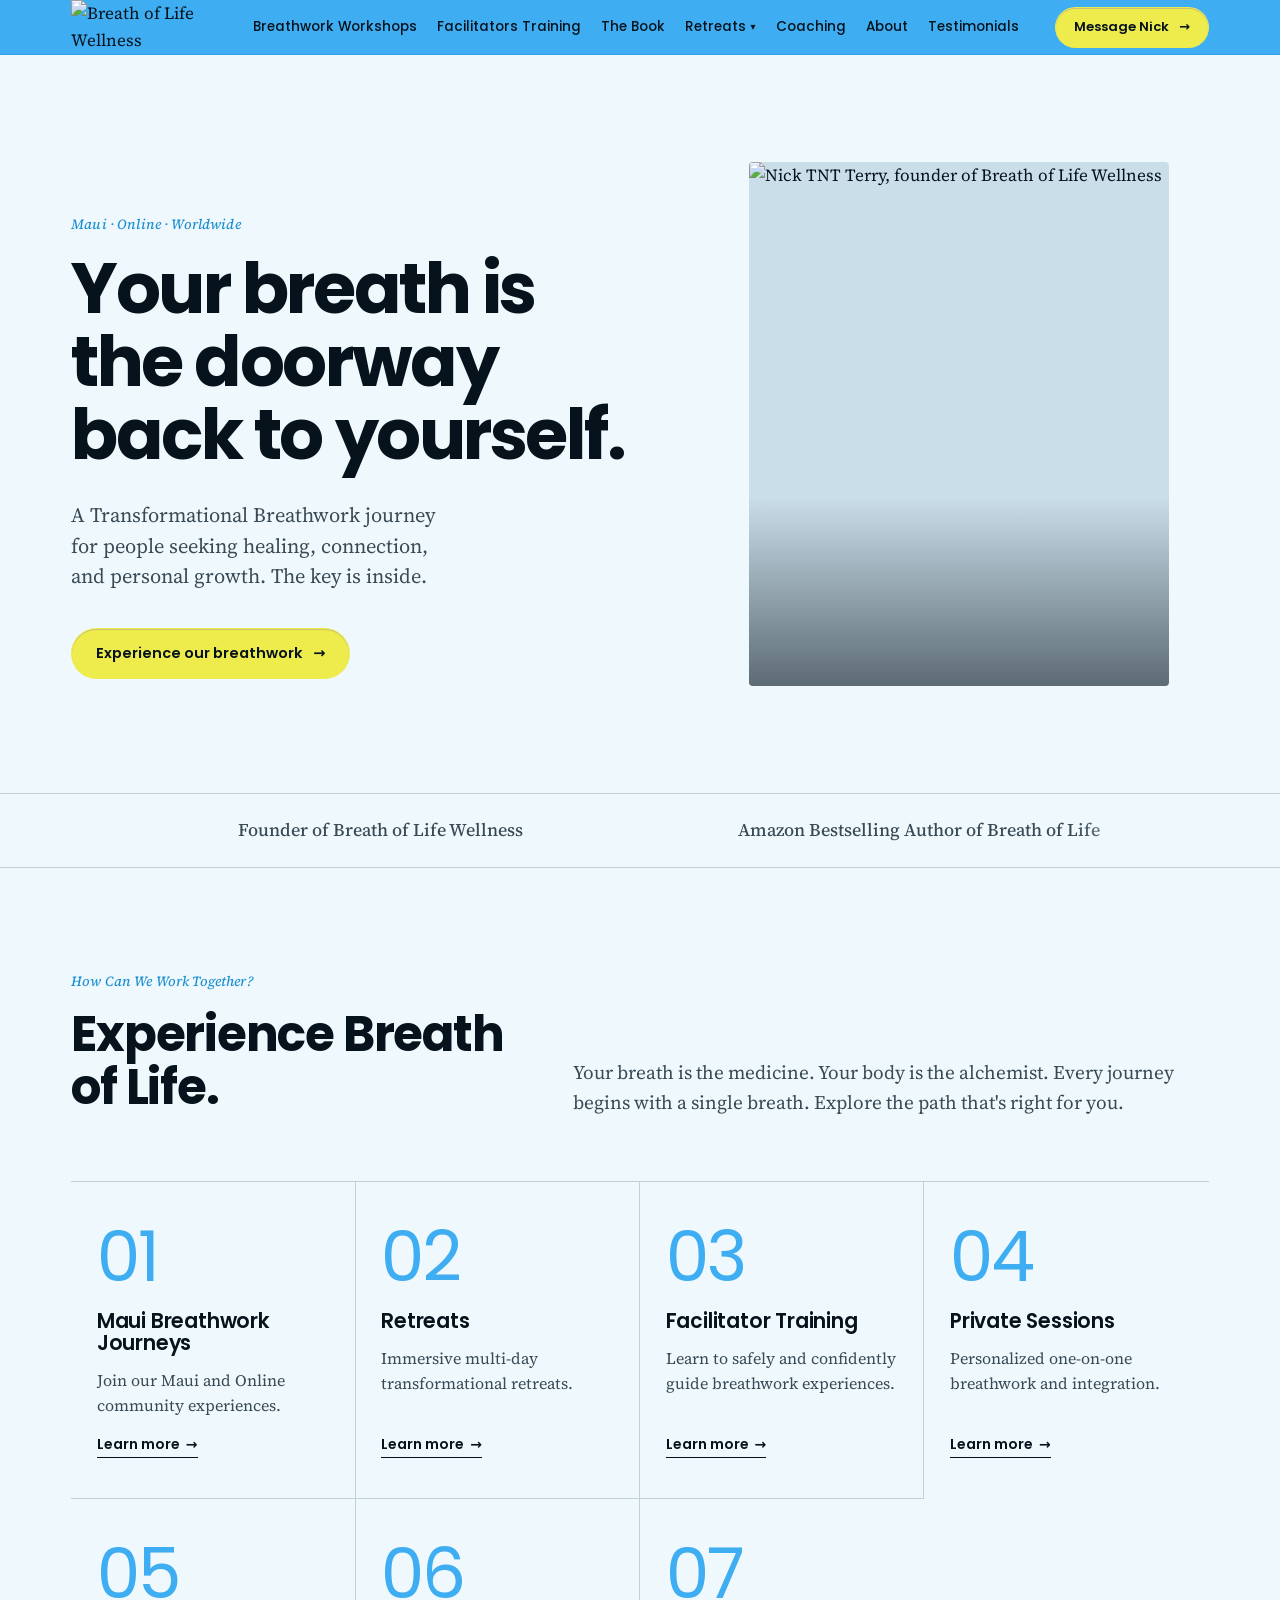
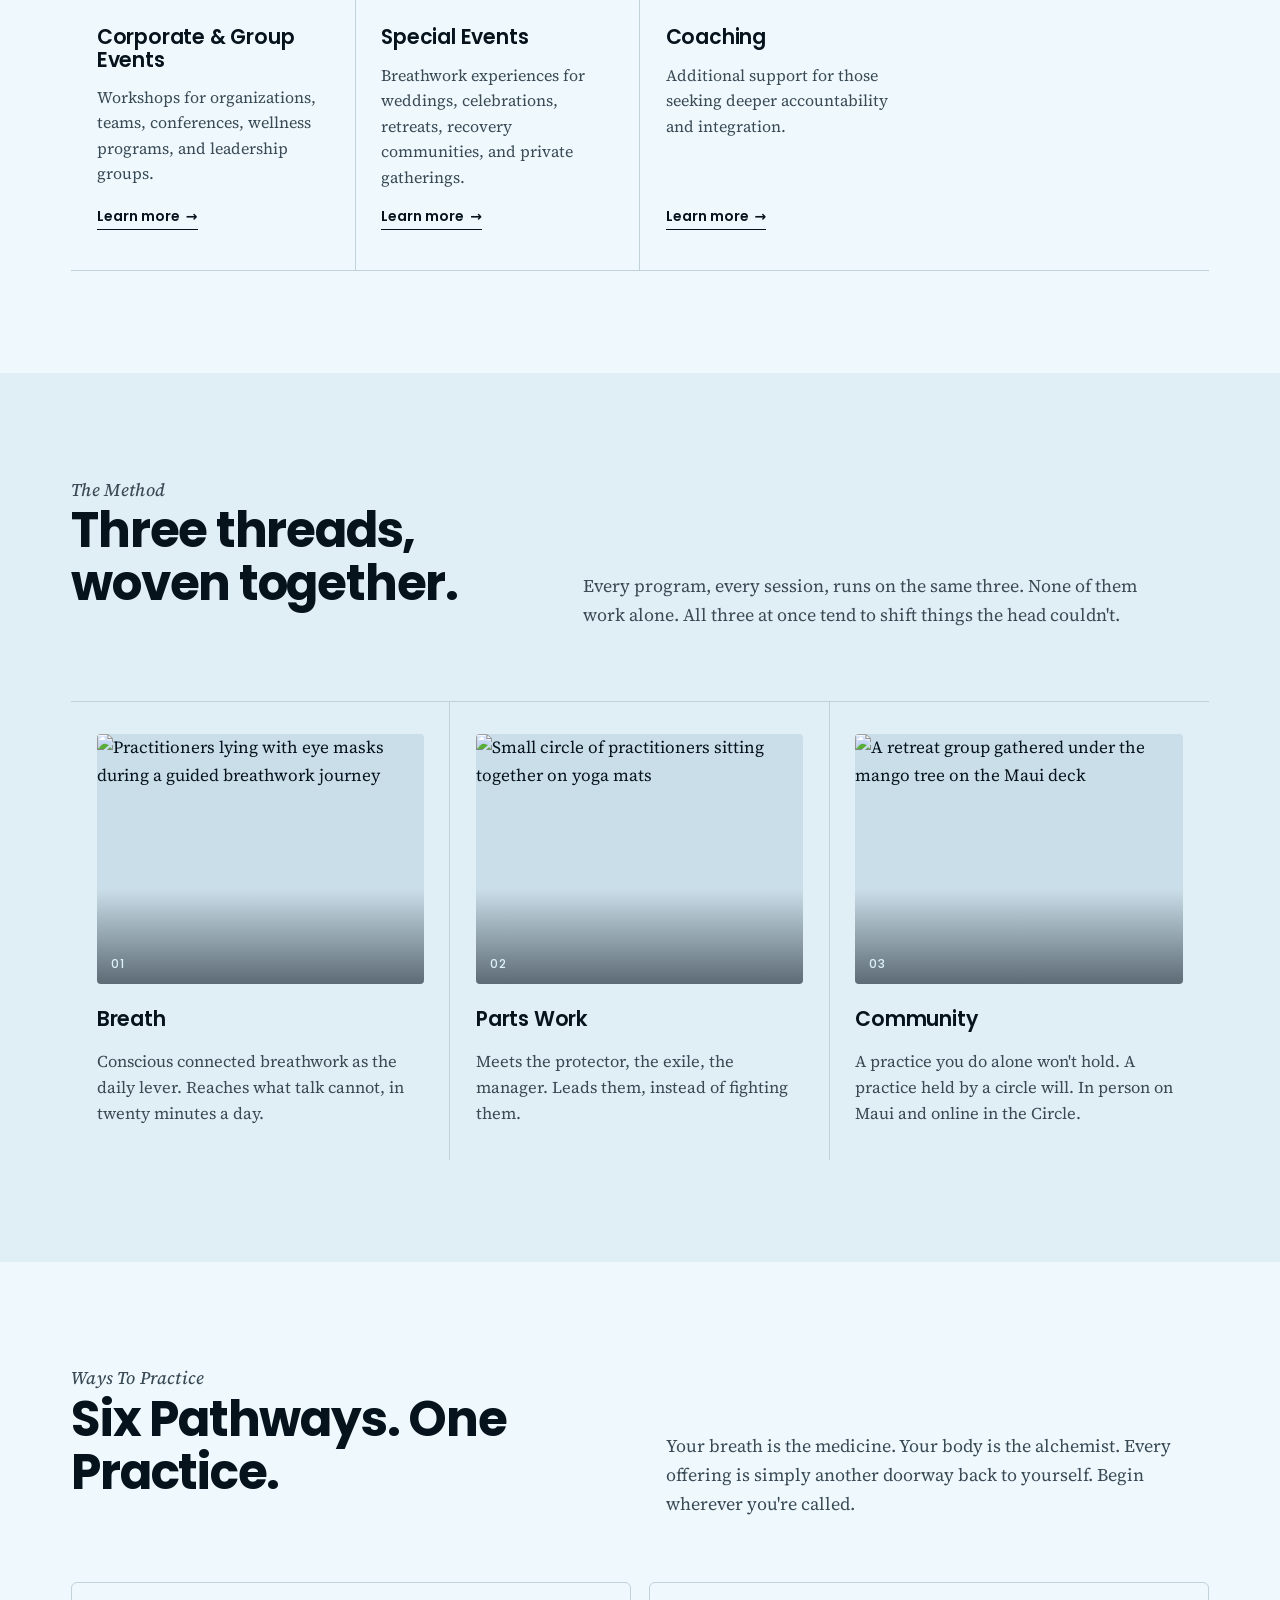
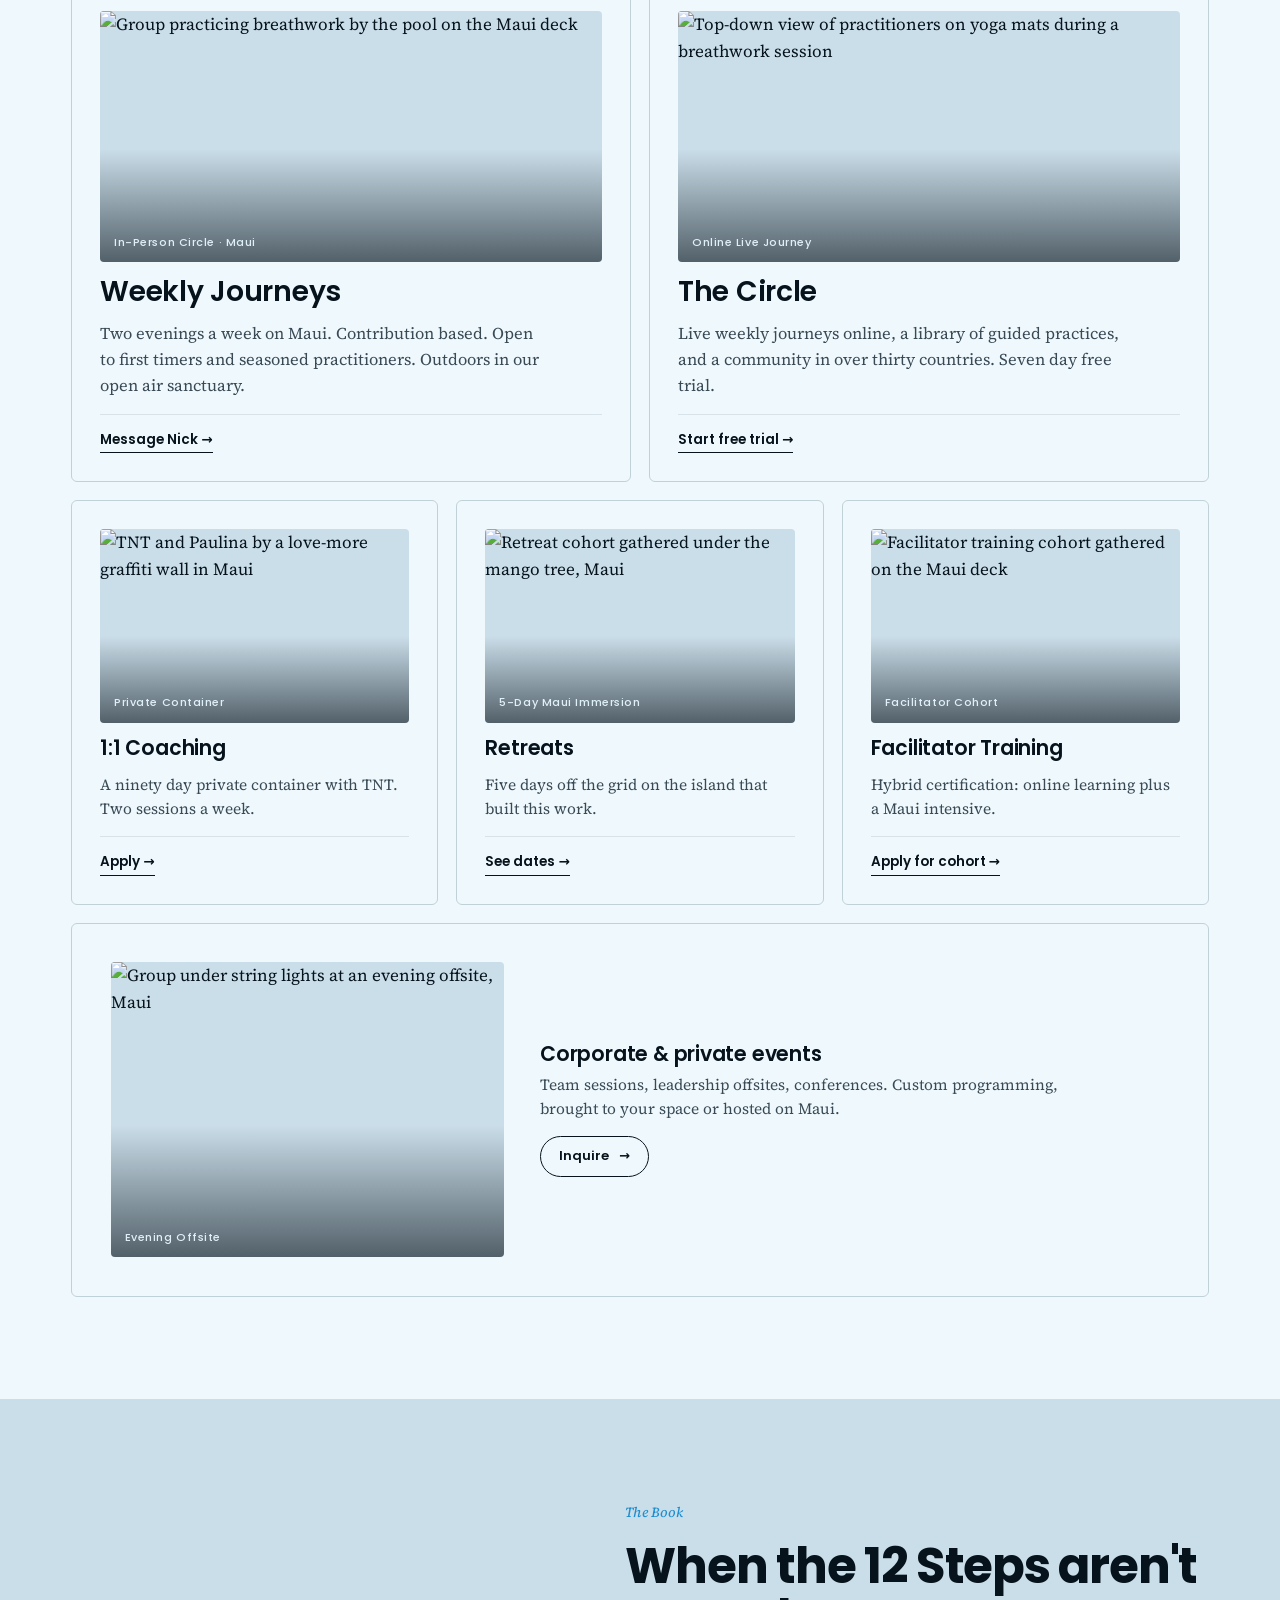
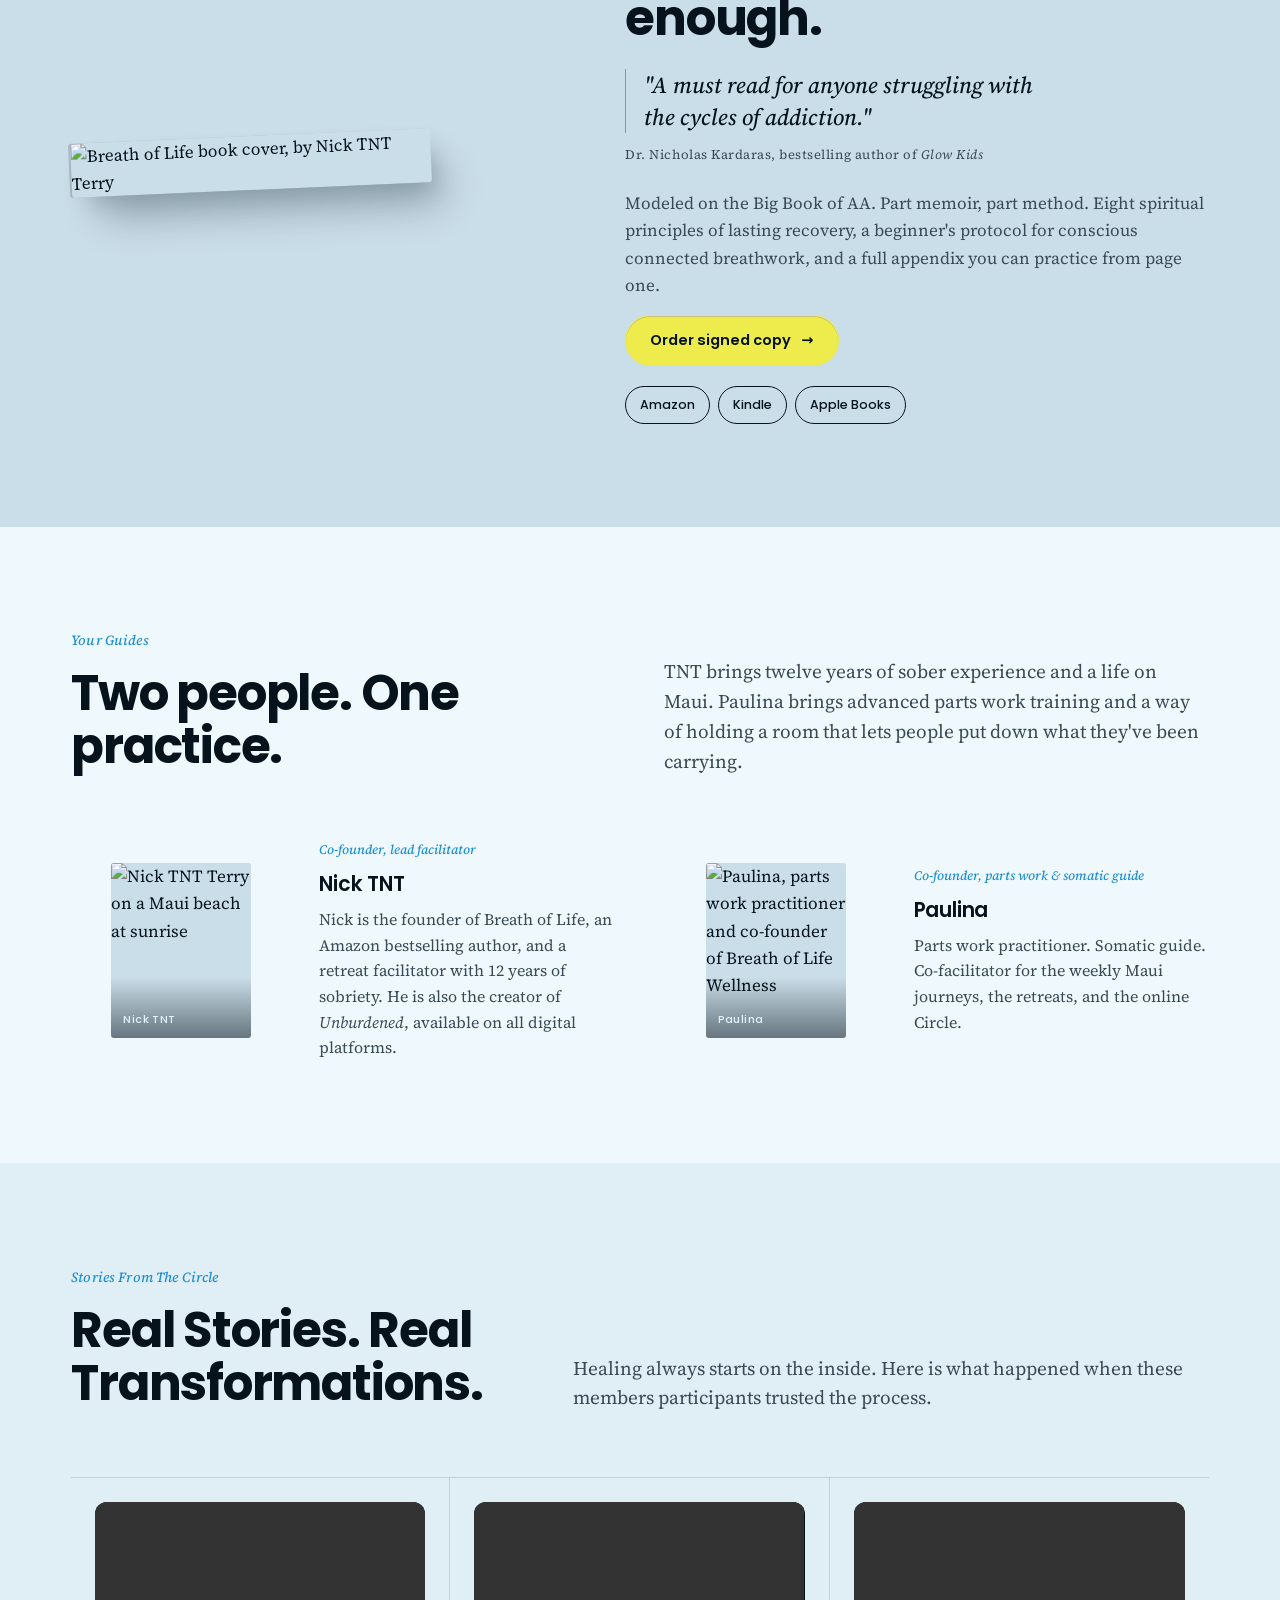
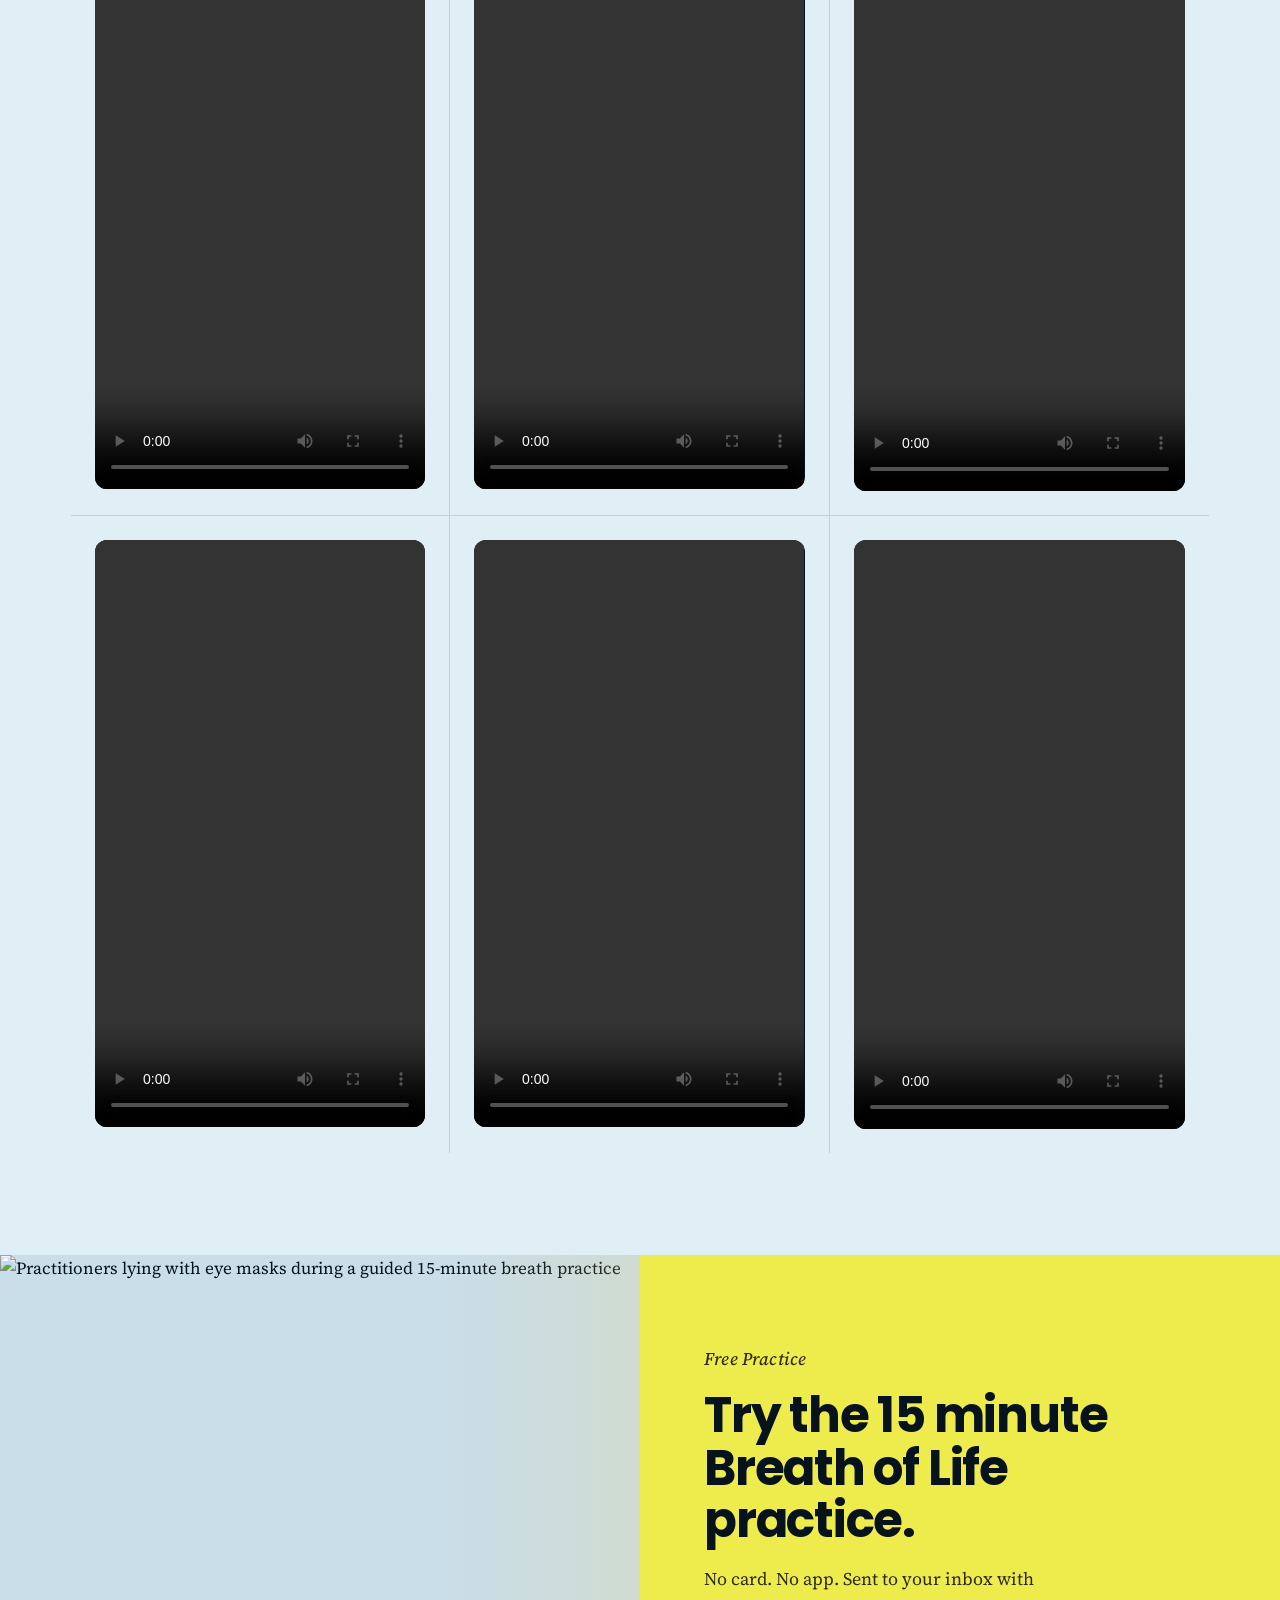
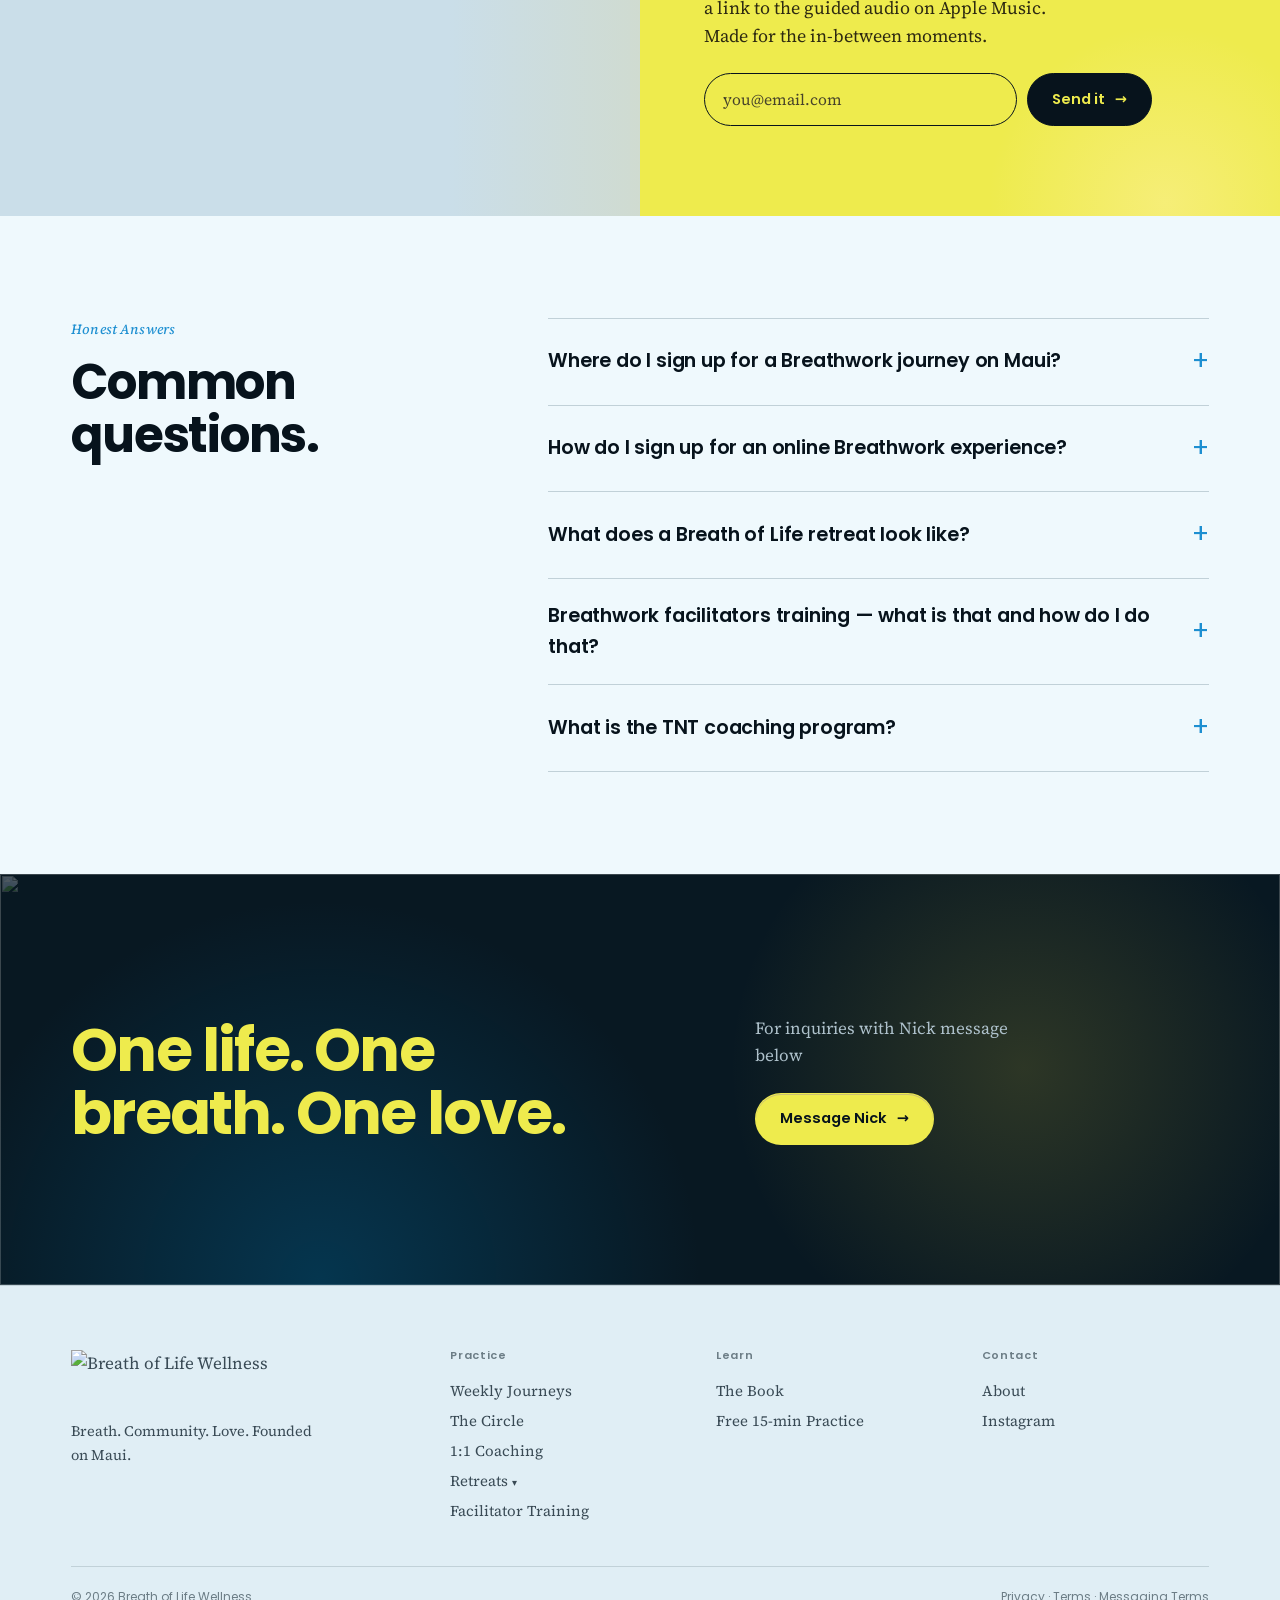
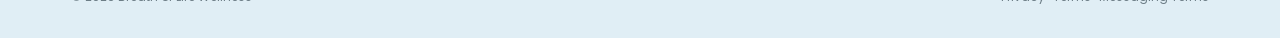
==== commit 223d35b0: "Clean up footer: remove dead links, fix Free Practice/Instagram anchors - Removed Podcast, Blog, Ema" ====
--- a/index.html
+++ b/index.html
@@ -342,7 +342,7 @@
 </section>
 
 <!-- ============ LEAD MAGNET (photo + yellow drench split) ============ -->
-<section class="lead-drench">
+<section class="lead-drench" id="free-practice">
   <figure class="lead-photo">
     <img src="img/asset 5.jpeg" alt="Practitioners lying with eye masks during a guided 15-minute breath practice" />
   </figure>
@@ -469,24 +469,20 @@
         <h4>Learn</h4>
         <ul>
           <li><a href="book.html">The Book</a></li>
-          <li><a href="#">Free 15-min Practice</a></li>
-          <li><a href="#">Podcast</a></li>
-          <li><a href="#">Blog</a></li>
+          <li><a href="#free-practice">Free 15-min Practice</a></li>
         </ul>
       </div>
       <div>
         <h4>Contact</h4>
         <ul>
           <li><a href="about.html">About</a></li>
-          <li><a href="#">Email</a></li>
-          <li><a href="#">Instagram</a></li>
-          <li><a href="#">Apple Music</a></li>
+          <li><a href="https://www.instagram.com/breathoflife808" target="_blank" rel="noopener">Instagram</a></li>
         </ul>
       </div>
     </div>
     <div class="foot-bottom">
       <span>© 2026 Breath of Life Wellness</span>
-      <span><a href="#">Privacy</a> · <a href="#">Terms</a> · <a href="#">Messaging Terms</a></span>
+      <span><a href="privacy.html">Privacy</a> · <a href="terms.html">Terms</a> · <a href="messaging-terms.html">Messaging Terms</a></span>
     </div>
   </div>
 </footer>
--- a/colors.css
+++ b/colors.css
@@ -47,6 +47,9 @@
 
 * { box-sizing: border-box; }
 
+html {
+  scroll-behavior: smooth;
+}
 html, body {
   margin: 0; padding: 0;
   background: var(--surface);
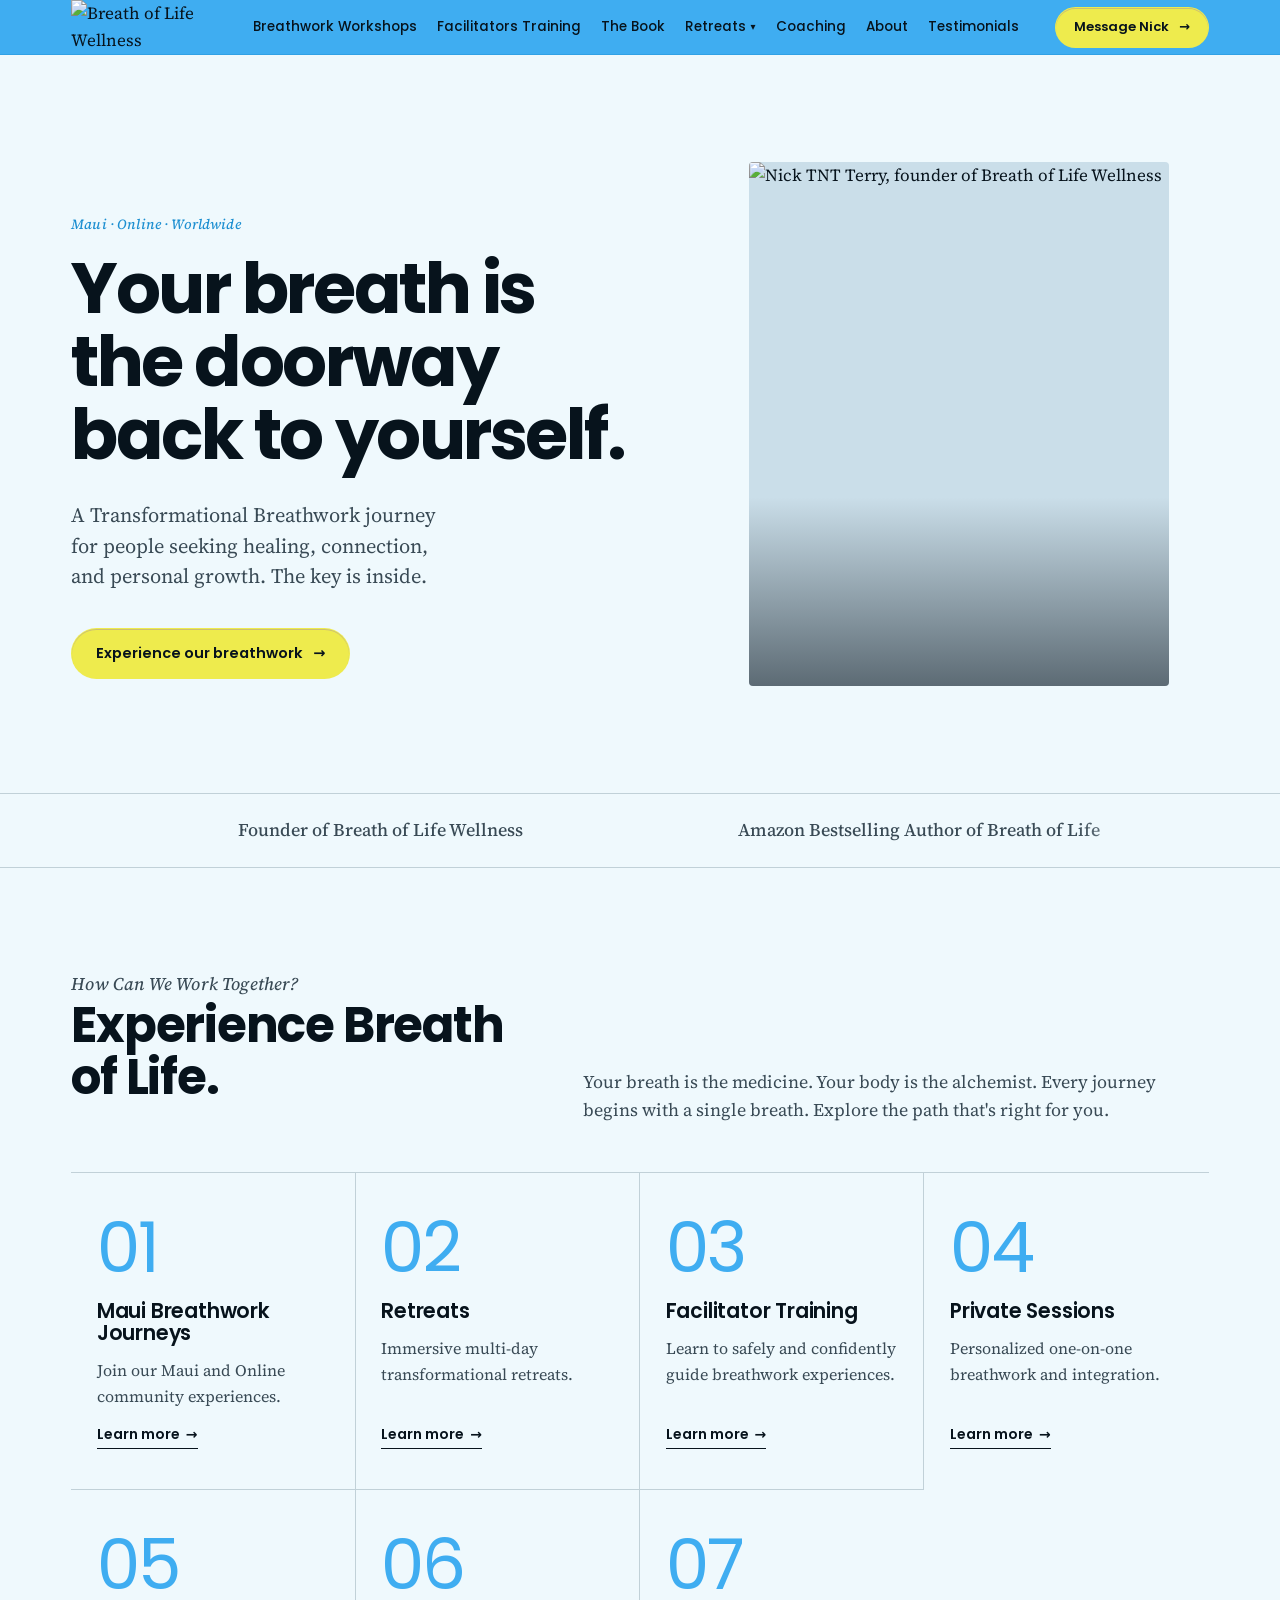
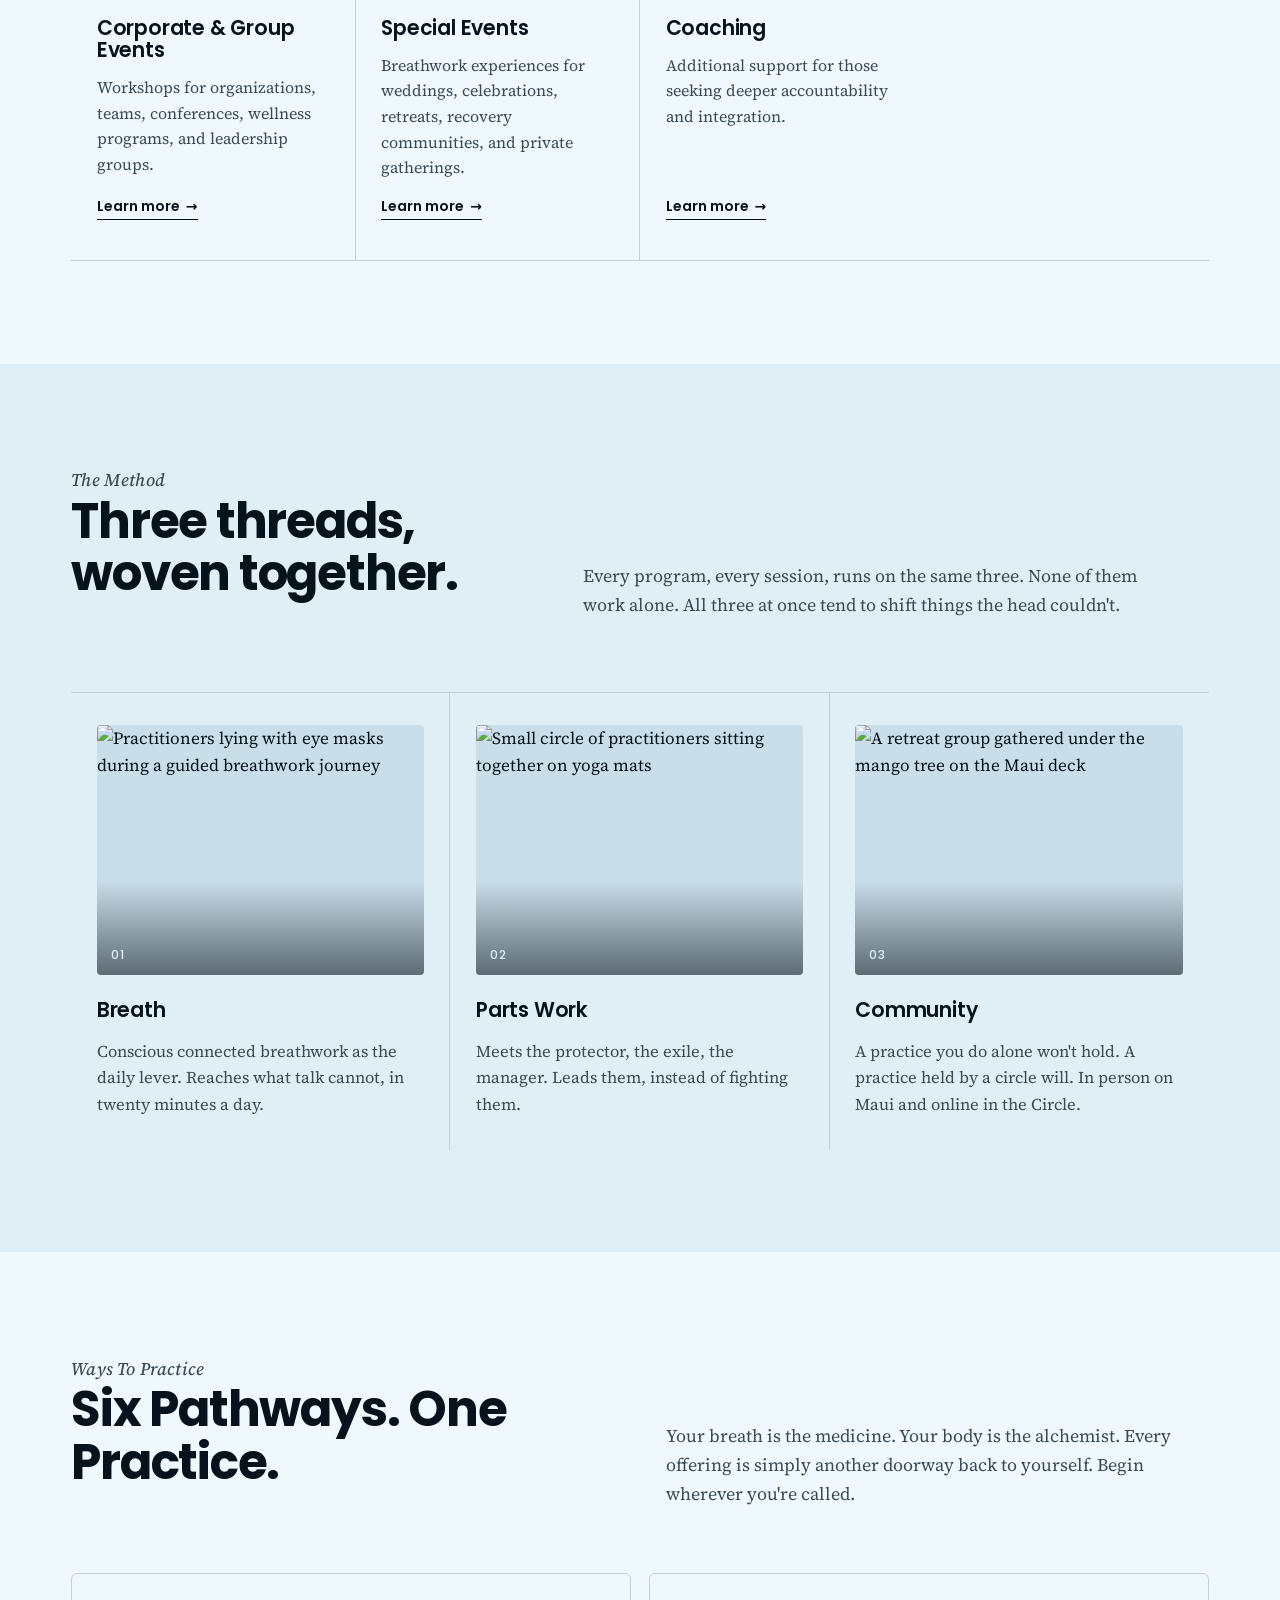
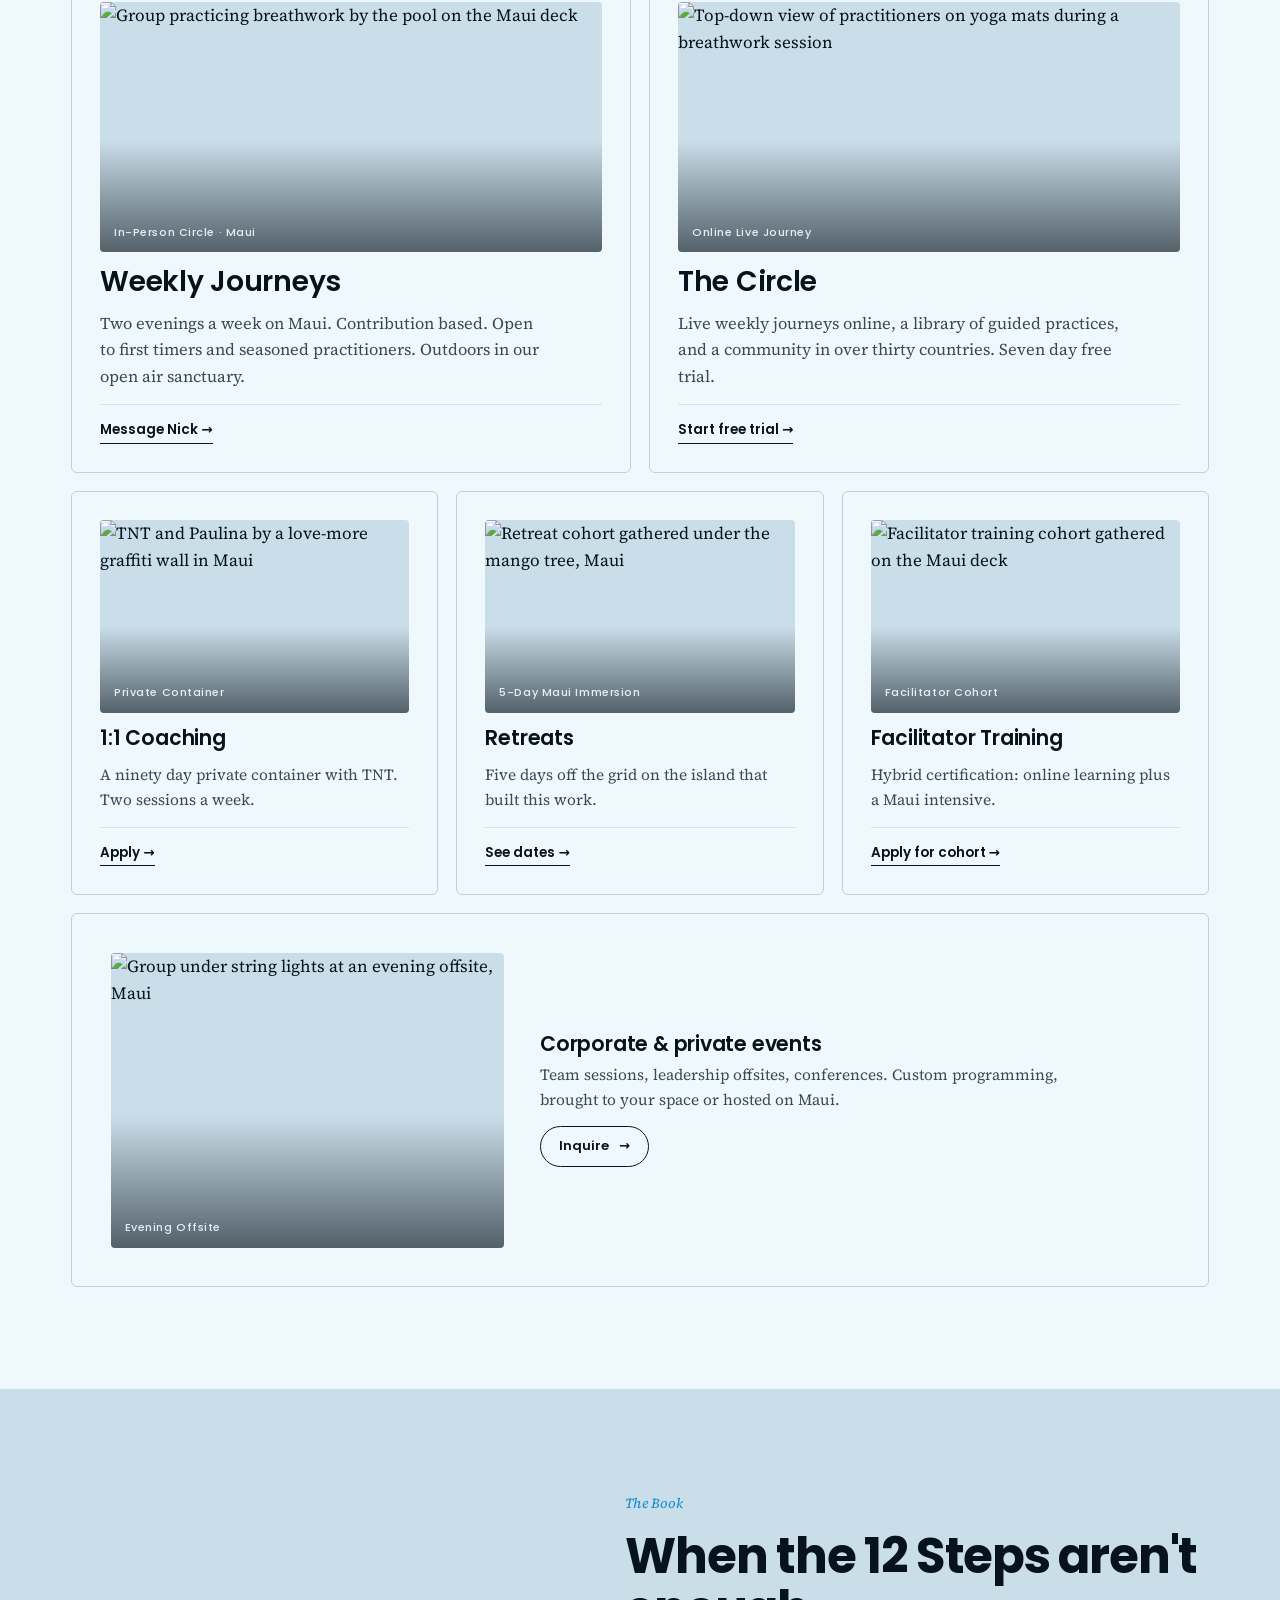
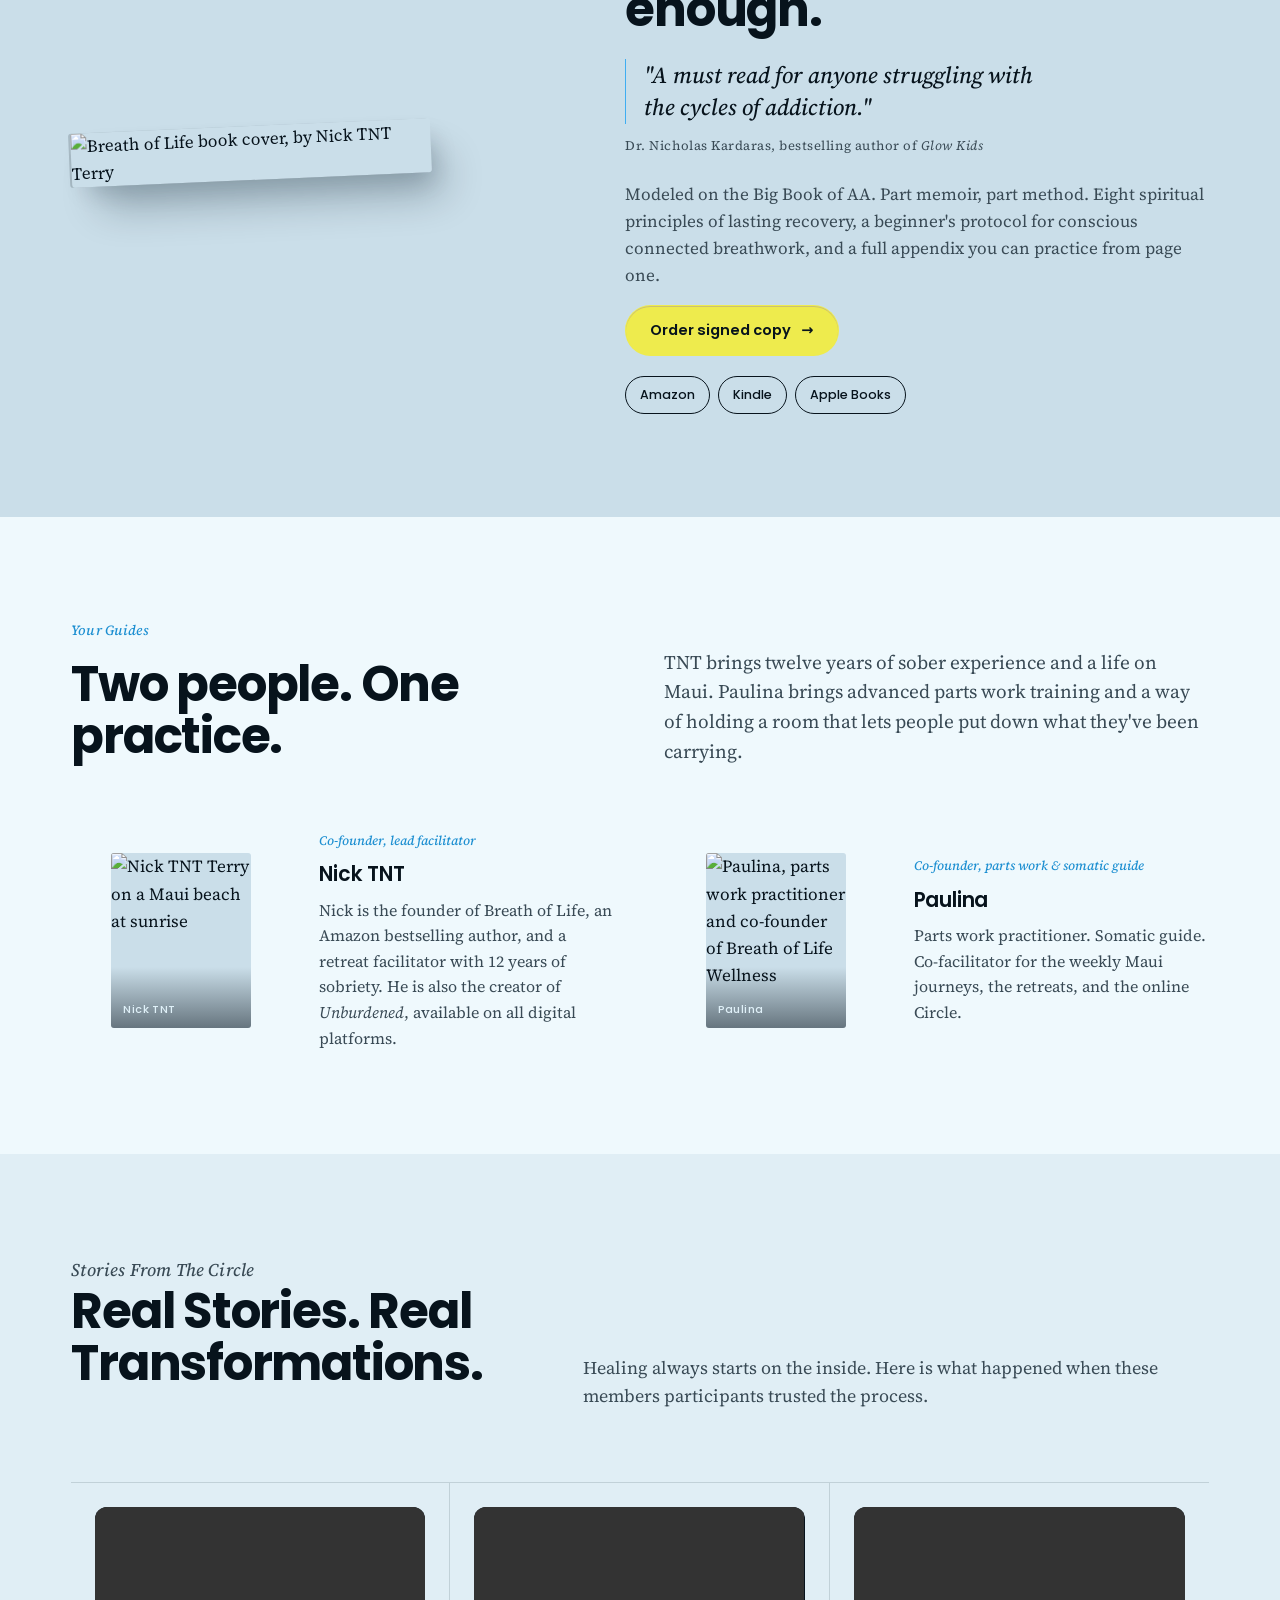
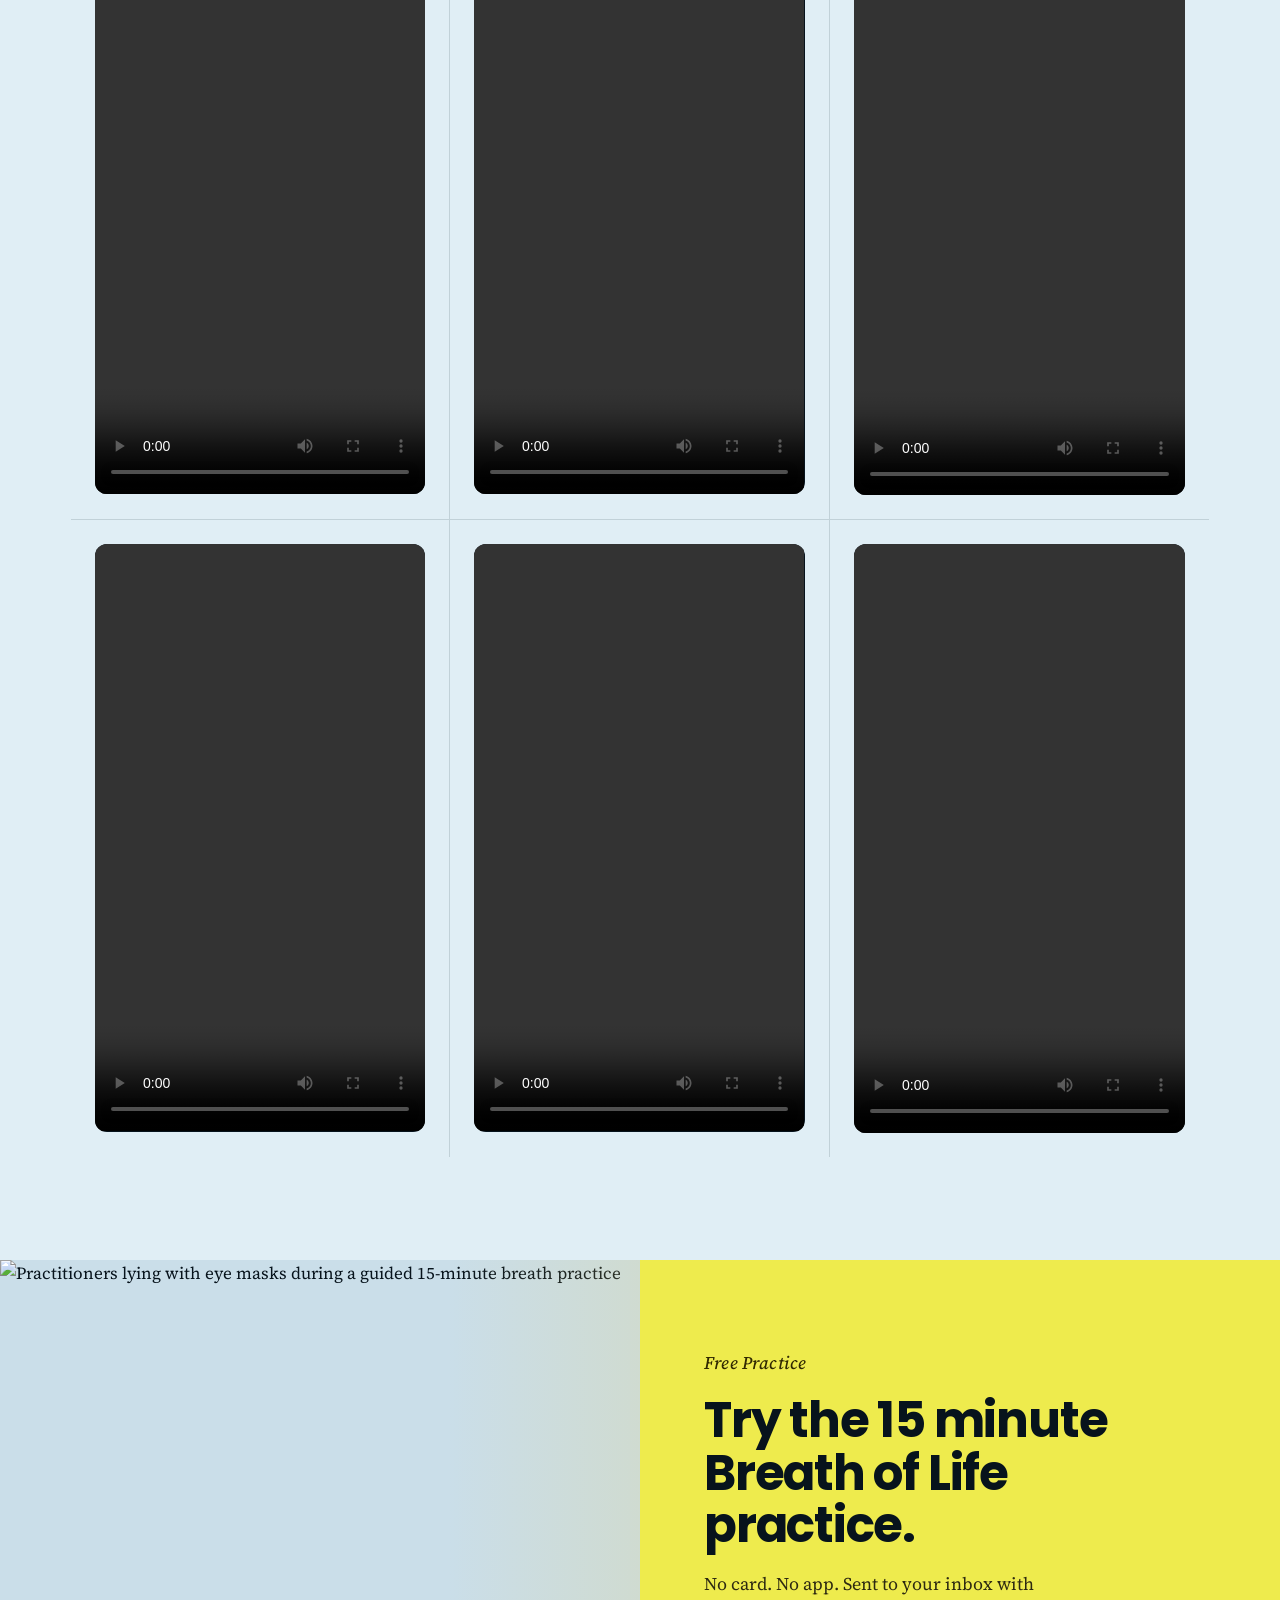
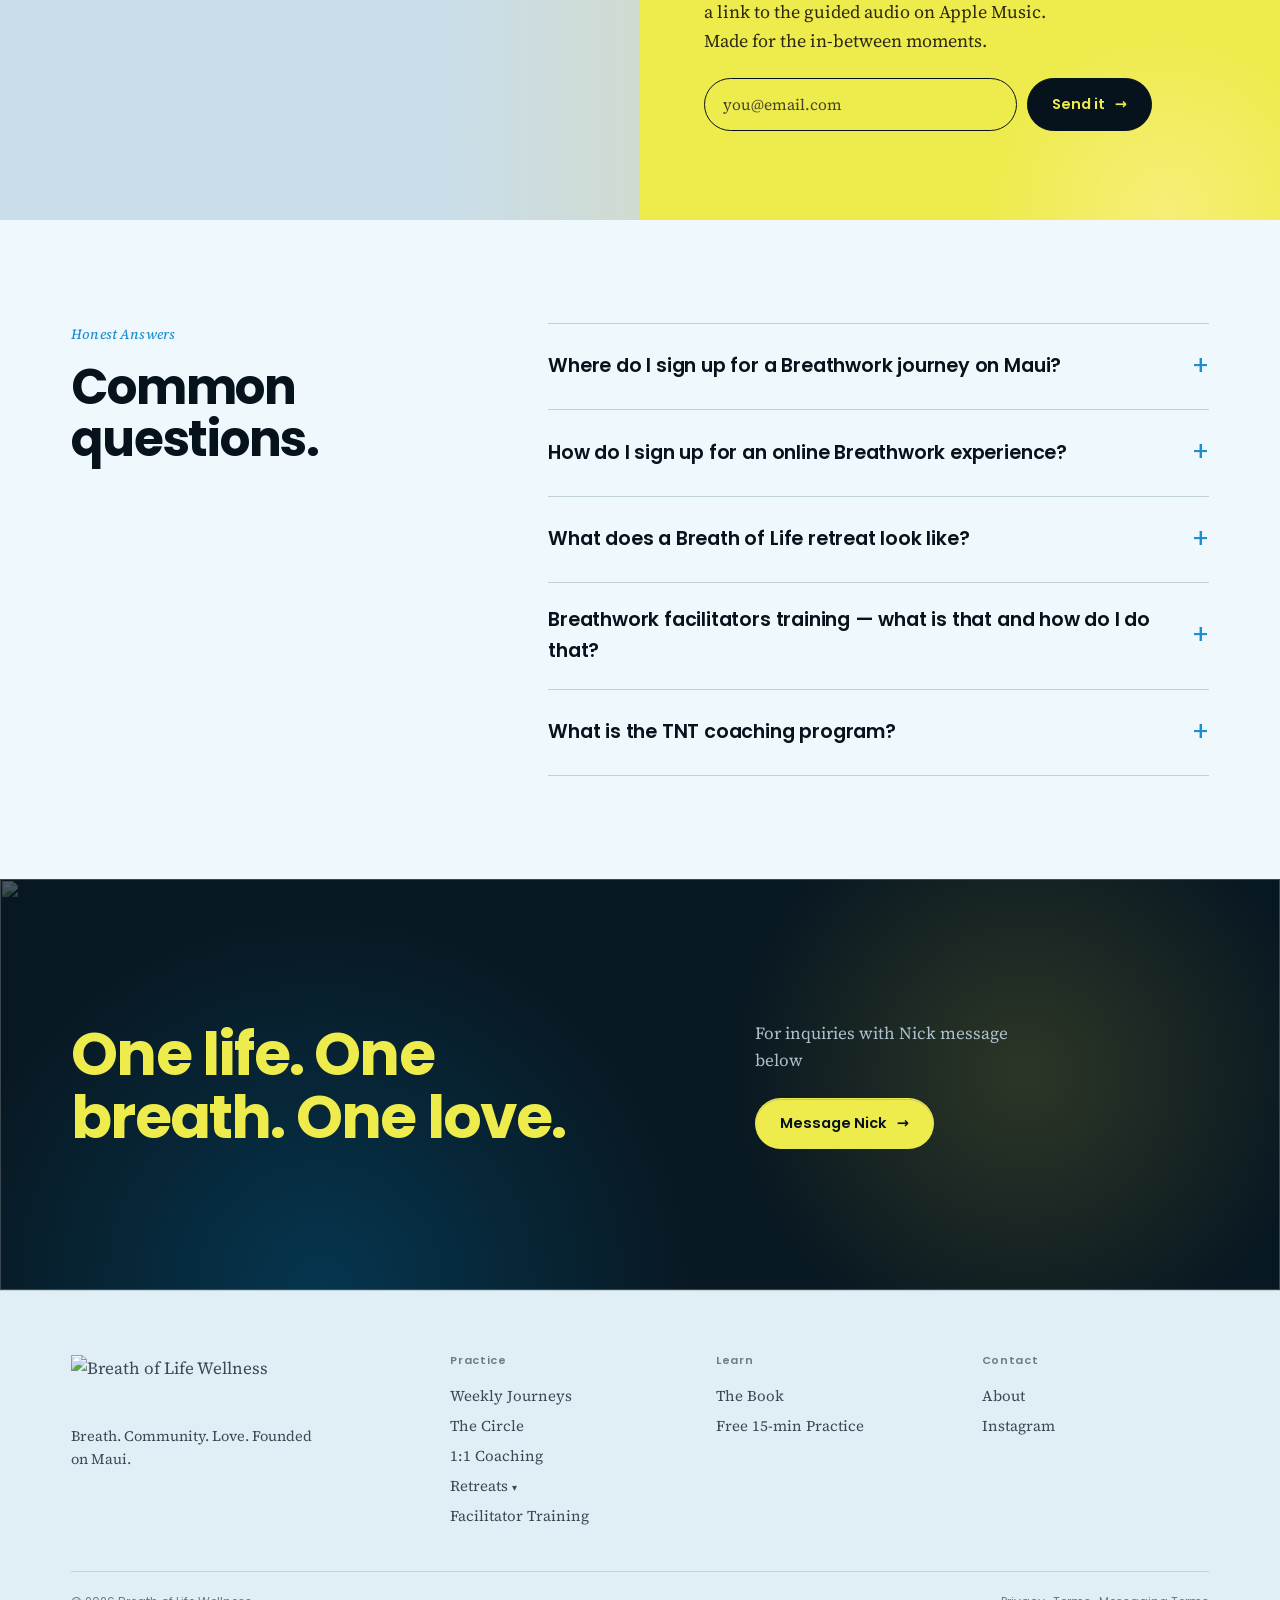
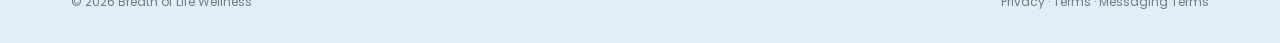
==== commit 907321c8: "Fix responsive layout bugs across the site - coaching.html: 9 headings had fixed font-size:45px over" ====
--- a/index.html
+++ b/index.html
@@ -5,6 +5,7 @@
   <meta name="viewport" content="width=device-width, initial-scale=1" />
   <title>Breath of Life Wellness · Modern breathwork &amp; parts work in Maui</title>
   <meta name="description" content="A modern breathwork and parts work practice founded on Maui. Weekly journeys, retreats, coaching, and a book for people who want their recovery to land in the body." />
+  <link rel="icon" type="image/png" href="img/fav.png" />
   <link rel="stylesheet" href="colors.css" />
   <link rel="stylesheet" href="https://fonts.googleapis.com/icon?family=Material+Icons" />
 </head>
@@ -74,7 +75,7 @@
 <!-- ============ AUDIENCE ============ -->
 <section class="audience">
   <div class="container">
-    <div style="display:grid;grid-template-columns:1fr 1.4fr;gap:48px;margin-bottom:48px;align-items:end;">
+    <div class="method-head" style="margin-bottom:48px;">
       <div>
         <p class="eyebrow">How Can We Work Together?</p>
         <h2>Experience Breath of Life.</h2>
@@ -311,7 +312,7 @@
 <!-- ============ STORIES ============ -->
 <section class="stories">
   <div class="container">
-    <div style="display:grid;grid-template-columns:1fr 1.4fr;gap:48px;align-items:end;">
+    <div class="method-head">
       <div>
         <p class="eyebrow">Stories from the circle</p>
         <h2>Real Stories. Real Transformations.</h2>
--- a/colors.css
+++ b/colors.css
@@ -588,7 +588,11 @@
   border-top: 1px solid var(--hairline);
 }
 .pillars.four { grid-template-columns: repeat(4, 1fr); }
-@media (max-width: 1080px) { .pillars.four { grid-template-columns: 1fr 1fr; } }
+@media (max-width: 1080px) {
+  .pillars.four { grid-template-columns: 1fr 1fr; }
+  .pillars.four .pillar:nth-child(2n) { border-right: none; }
+}
+@media (max-width: 560px) { .pillars.four { grid-template-columns: 1fr; } }
 .pillar {
   padding: 32px clamp(20px, 2vw, 28px);
   border-right: 1px solid var(--hairline);
@@ -710,6 +714,11 @@
   .practice-card.featured,
   .practice-card.standard { grid-column: span 1; }
 }
+
+/* Simple 3-up variant (no featured/standard spans) */
+.practice-grid--three { grid-template-columns: repeat(3, 1fr); }
+@media (max-width: 760px) { .practice-grid--three { grid-template-columns: 1fr 1fr; } }
+@media (max-width: 560px) { .practice-grid--three { grid-template-columns: 1fr; } }
 
 /* -------- Book -------- */
 .book {
@@ -1545,6 +1554,13 @@
   font-family: var(--font-heading);
 }
 .book-sticky .meta { color: var(--ink-soft); }
+.book-sticky > span {
+  min-width: 0;
+  overflow: hidden;
+  text-overflow: ellipsis;
+  white-space: nowrap;
+}
+.book-sticky .btn-sm { flex-shrink: 0; }
 @media (max-width: 860px) {
   .book-sticky { display: flex; }
   body { padding-bottom: 70px; }
